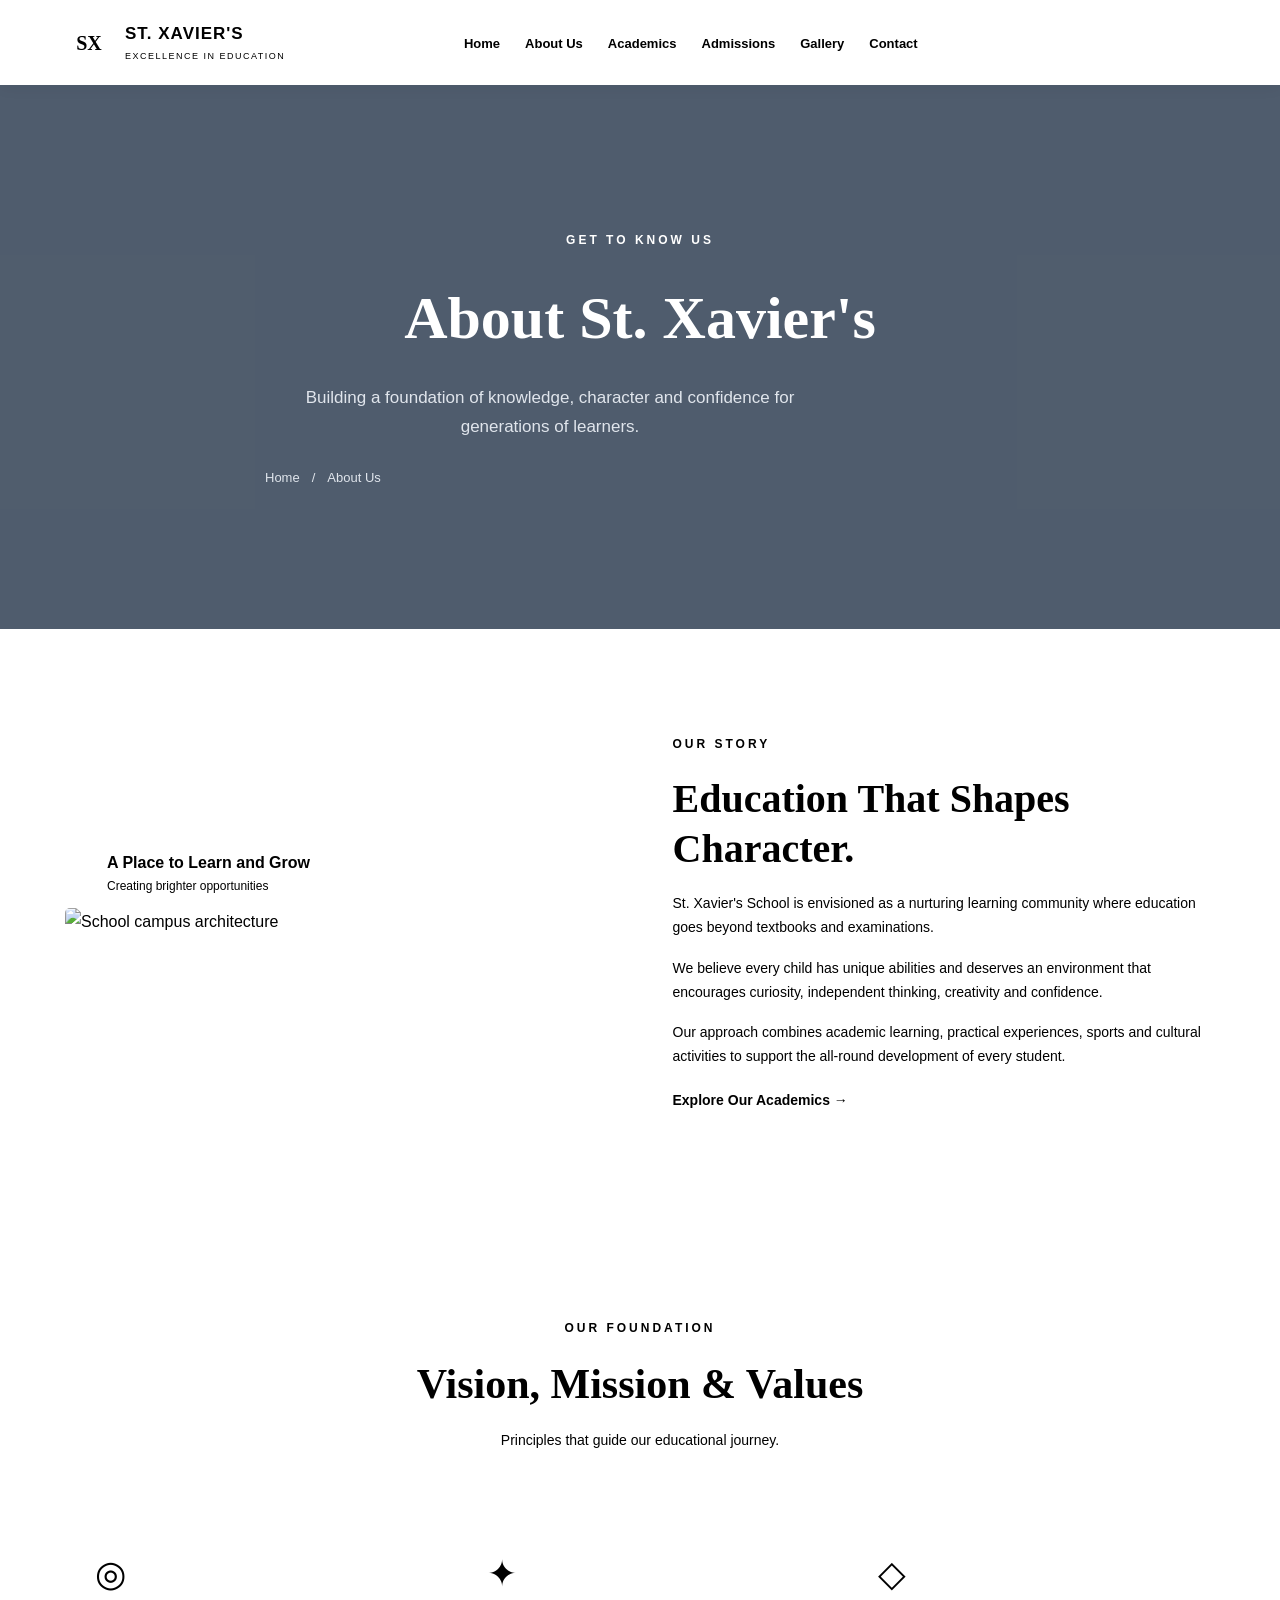
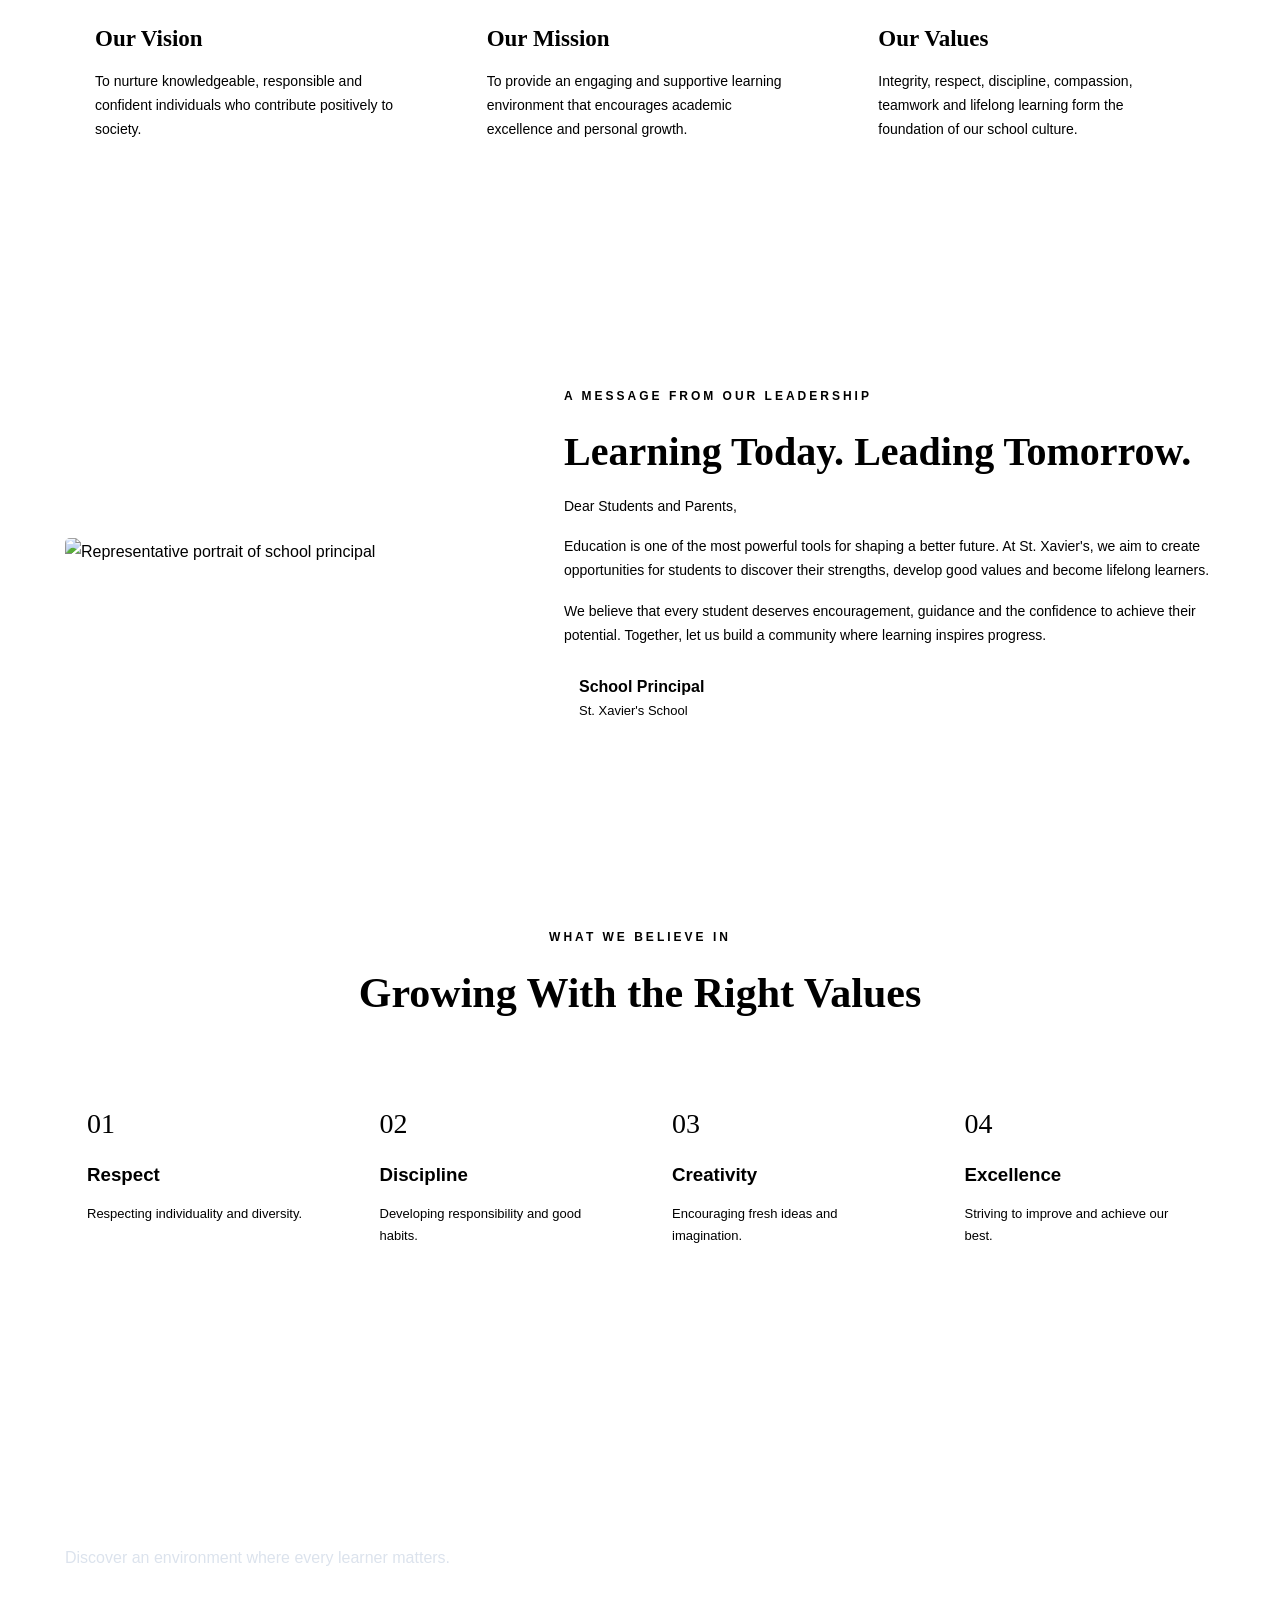
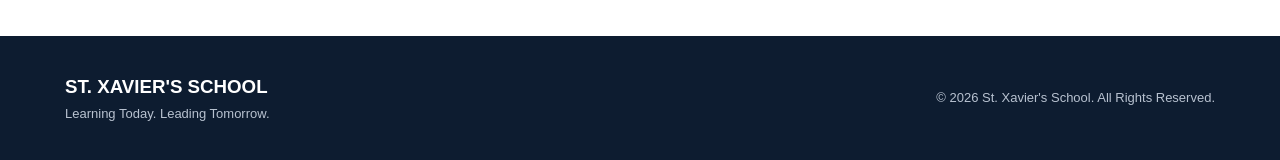
==== St. Xavier's International High School/about.html @ 202ef276 "Initial commit" ====
<!DOCTYPE html>
<html lang="en">
<head>
    <meta charset="UTF-8">
    <meta name="viewport" content="width=device-width, initial-scale=1.0">

    <title>About Us | St. Xavier's School</title>

    <meta name="description"
          content="Discover the vision, mission and educational philosophy of St. Xavier's School.">

    <link rel="stylesheet" href="css/style.css">
</head>

<body>

    <!-- HEADER -->
    <header class="header">
        <nav class="navbar container">

            <a href="index.html" class="logo">
                <span class="logo-icon">SX</span>
                <span>
                    <strong>ST. XAVIER'S</strong>
                    <small>EXCELLENCE IN EDUCATION</small>
                </span>
            </a>

            <button class="menu-toggle" id="menuToggle"
                    aria-label="Toggle navigation"
                    aria-expanded="false">
                ☰
            </button>

            <ul class="nav-links" id="navLinks">
                <li><a href="index.html">Home</a></li>
                <li><a href="about.html" class="current-page">About Us</a></li>
                <li><a href="academics.html">Academics</a></li>
                <li><a href="admissions.html">Admissions</a></li>
                <li><a href="gallery.html">Gallery</a></li>
                <li><a href="contact.html">Contact</a></li>
            </ul>

            <a href="admissions.html" class="nav-btn">Apply Now →</a>

        </nav>
    </header>

    <main>

        <!-- PAGE HERO -->
        <section class="inner-hero about-hero">
            <div class="container inner-hero-content">

                <span class="section-label">GET TO KNOW US</span>

                <h1>About <span>St. Xavier's</span></h1>

                <p>
                    Building a foundation of knowledge, character
                    and confidence for generations of learners.
                </p>

                <div class="breadcrumb">
                    <a href="index.html">Home</a>
                    <span>/</span>
                    <span>About Us</span>
                </div>

            </div>
        </section>

        <!-- OUR STORY -->
        <section class="section-padding">
            <div class="container about-story">

                <div class="about-image">
                    <img
                      src="https://images.unsplash.com/photo-1562774053-701939374585?w=900"
                      alt="School campus architecture">
                    <div class="image-caption">
                        <strong>A Place to Learn and Grow</strong>
                        <span>Creating brighter opportunities</span>
                    </div>
                </div>

                <div class="about-text">
                    <span class="section-label">OUR STORY</span>

                    <h2>
                        Education That Shapes
                        <span>Character.</span>
                    </h2>

                    <p>
                        St. Xavier's School is envisioned as a
                        nurturing learning community where
                        education goes beyond textbooks and
                        examinations.
                    </p>

                    <p>
                        We believe every child has unique
                        abilities and deserves an environment
                        that encourages curiosity, independent
                        thinking, creativity and confidence.
                    </p>

                    <p>
                        Our approach combines academic learning,
                        practical experiences, sports and
                        cultural activities to support the
                        all-round development of every student.
                    </p>

                    <a href="academics.html" class="text-link">
                        Explore Our Academics →
                    </a>
                </div>

            </div>
        </section>

        <!-- VISION AND MISSION -->
        <section class="vision-section section-padding">
            <div class="container">

                <div class="section-heading">
                    <span class="section-label">OUR FOUNDATION</span>
                    <h2>Vision, Mission & <span>Values</span></h2>
                    <p>Principles that guide our educational journey.</p>
                </div>

                <div class="vision-grid">

                    <article class="vision-card">
                        <div class="vision-icon">◎</div>
                        <h3>Our Vision</h3>
                        <p>
                            To nurture knowledgeable, responsible
                            and confident individuals who
                            contribute positively to society.
                        </p>
                    </article>

                    <article class="vision-card">
                        <div class="vision-icon">✦</div>
                        <h3>Our Mission</h3>
                        <p>
                            To provide an engaging and supportive
                            learning environment that encourages
                            academic excellence and personal growth.
                        </p>
                    </article>

                    <article class="vision-card">
                        <div class="vision-icon">◇</div>
                        <h3>Our Values</h3>
                        <p>
                            Integrity, respect, discipline,
                            compassion, teamwork and lifelong
                            learning form the foundation of our
                            school culture.
                        </p>
                    </article>

                </div>
            </div>
        </section>

        <!-- PRINCIPAL'S MESSAGE -->
        <section class="section-padding principal-section">
            <div class="container principal-grid">

                <div class="principal-image">
                    <img
                      src="https://images.unsplash.com/photo-1560250097-0b93528c311a?w=700"
                      alt="Representative portrait of school principal">
                </div>

                <div class="principal-message">

                    <span class="section-label">
                        A MESSAGE FROM OUR LEADERSHIP
                    </span>

                    <h2>
                        Learning Today.
                        <span>Leading Tomorrow.</span>
                    </h2>

                    <p>
                        Dear Students and Parents,
                    </p>

                    <p>
                        Education is one of the most powerful
                        tools for shaping a better future.
                        At St. Xavier's, we aim to create
                        opportunities for students to discover
                        their strengths, develop good values
                        and become lifelong learners.
                    </p>

                    <p>
                        We believe that every student deserves
                        encouragement, guidance and the
                        confidence to achieve their potential.
                        Together, let us build a community
                        where learning inspires progress.
                    </p>

                    <div class="principal-signature">
                        <strong>School Principal</strong>
                        <span>St. Xavier's School</span>
                    </div>

                </div>
            </div>
        </section>

        <!-- CORE VALUES -->
        <section class="values-section section-padding">
            <div class="container">

                <div class="section-heading">
                    <span class="section-label">WHAT WE BELIEVE IN</span>
                    <h2>Growing With the <span>Right Values</span></h2>
                </div>

                <div class="values-grid">

                    <div class="value-item">
                        <span>01</span>
                        <h3>Respect</h3>
                        <p>Respecting individuality and diversity.</p>
                    </div>

                    <div class="value-item">
                        <span>02</span>
                        <h3>Discipline</h3>
                        <p>Developing responsibility and good habits.</p>
                    </div>

                    <div class="value-item">
                        <span>03</span>
                        <h3>Creativity</h3>
                        <p>Encouraging fresh ideas and imagination.</p>
                    </div>

                    <div class="value-item">
                        <span>04</span>
                        <h3>Excellence</h3>
                        <p>Striving to improve and achieve our best.</p>
                    </div>

                </div>
            </div>
        </section>

        <!-- CTA -->
        <section class="admission-cta">
            <div class="container cta-content">

                <div>
                    <span class="section-label">YOUR JOURNEY STARTS HERE</span>
                    <h2>Be Part of Our Learning Community.</h2>
                    <p>Discover an environment where every learner matters.</p>
                </div>

                <a href="admissions.html" class="btn btn-gold">
                    Explore Admissions →
                </a>

            </div>
        </section>

    </main>

    <!-- FOOTER -->
    <footer class="footer">
        <div class="container footer-content">

            <div>
                <h3>ST. XAVIER'S SCHOOL</h3>
                <p>Learning Today. Leading Tomorrow.</p>
            </div>

            <p>© 2026 St. Xavier's School. All Rights Reserved.</p>

        </div>
    </footer>

    <script src="js/script.js"></script>

</body>
</html>
---- St. Xavier's International High School/css/style.css ----
<!--index-->

@import url('https://fonts.googleapis.com/css2?family=DM+Sans:wght@400;500;600;700&family=Playfair+Display:wght@500;600;700&display=swap');

:root {
    --primary: #142B49;
    --secondary: #C6A45B;
    --white: #FFFFFF;
    --light: #F5F6F8;
    --dark: #202938;
    --text: #626B78;
}

* {
    margin: 0;
    padding: 0;
    box-sizing: border-box;
}

html {
    scroll-behavior: smooth;
}

body {
    font-family: 'DM Sans', sans-serif;
    color: var(--dark);
    line-height: 1.7;
}

a {
    text-decoration: none;
    color: inherit;
}

.container {
    width: min(1150px, 90%);
    margin: auto;
}

.section-padding {
    padding: 100px 0;
}

/* =========================
   NAVIGATION BAR
========================= */

.header {
    background: var(--white);
    position: sticky;
    top: 0;
    z-index: 1000;
    box-shadow: 0 2px 15px rgba(0,0,0,0.06);
}

.navbar {
    min-height: 85px;
    display: flex;
    align-items: center;
    justify-content: space-between;
    gap: 25px;
}

.logo {
    display: flex;
    align-items: center;
    gap: 12px;
    color: var(--primary);
}

.logo-icon {
    background: var(--primary);
    color: var(--secondary);
    width: 48px;
    height: 48px;
    display: grid;
    place-items: center;
    border-radius: 50%;
    font-family: 'Playfair Display', serif;
    font-size: 20px;
    font-weight: bold;
}

.logo strong,
.logo small {
    display: block;
}

.logo strong {
    font-size: 17px;
    letter-spacing: 1px;
}

.logo small {
    font-size: 9px;
    letter-spacing: 1.5px;
    color: var(--text);
}

.nav-links {
    display: flex;
    align-items: center;
    gap: 25px;
    list-style: none;
}

.nav-links a {
    font-size: 13px;
    font-weight: 600;
    transition: 0.3s;
}

.nav-links a:hover {
    color: var(--secondary);
}

.nav-btn {
    background: var(--primary);
    color: white;
    padding: 12px 20px;
    font-size: 13px;
    border-radius: 4px;
    transition: 0.3s;
}

.nav-btn:hover {
    background: var(--secondary);
}

.menu-toggle {
    display: none;
    border: 0;
    background: none;
    font-size: 26px;
    cursor: pointer;
    color: var(--primary);
}

/* =========================
   HERO SECTION
========================= */

.hero {
    min-height: 620px;
    position: relative;
    display: flex;
    align-items: center;
    background:
        url('https://images.unsplash.com/photo-1562774053-701939374585?w=1800')
        center/cover no-repeat;
}

.hero-overlay {
    position: absolute;
    inset: 0;
    background: linear-gradient(
        90deg,
        rgba(10,27,49,0.94),
        rgba(10,27,49,0.65),
        rgba(10,27,49,0.15)
    );
}

.hero-content {
    position: relative;
    z-index: 1;
    color: white;
    padding-top: 90px;
    padding-bottom: 90px;
}

.hero-tag,
.section-label {
    color: var(--secondary);
    font-size: 12px;
    font-weight: 700;
    letter-spacing: 3px;
}

.hero h1 {
    font-family: 'Playfair Display', serif;
    font-size: clamp(42px, 6vw, 72px);
    line-height: 1.15;
    margin: 20px 0;
}

.hero h1 span,
.intro h2 span,
.section-heading h2 span {
    color: var(--secondary);
}

.hero p {
    max-width: 520px;
    color: #E0E5EC;
    font-size: 16px;
}

.hero-buttons {
    display: flex;
    gap: 15px;
    flex-wrap: wrap;
    margin-top: 35px;
}

.btn {
    display: inline-block;
    padding: 14px 24px;
    font-size: 13px;
    font-weight: 700;
    border-radius: 4px;
    transition: 0.3s;
}

.btn-gold {
    background: var(--secondary);
    color: var(--primary);
}

.btn-gold:hover {
    background: white;
    transform: translateY(-3px);
}

.btn-outline {
    border: 1px solid white;
    color: white;
}

.btn-outline:hover {
    background: white;
    color: var(--primary);
}

/* =========================
   INTRODUCTION
========================= */

.intro-grid {
    display: grid;
    grid-template-columns: 1fr 1fr;
    align-items: center;
    gap: 70px;
}

.intro h2,
.section-heading h2 {
    font-family: 'Playfair Display', serif;
    font-size: 42px;
    line-height: 1.25;
    margin: 18px 0;
}

.intro p {
    color: var(--text);
    margin-bottom: 25px;
}

.text-link {
    color: var(--primary);
    font-weight: 700;
    font-size: 14px;
}

.intro-card {
    background: var(--primary);
    color: white;
    padding: 65px 45px;
    border-bottom: 5px solid var(--secondary);
    min-height: 250px;
    display: flex;
    flex-direction: column;
    justify-content: center;
}

.intro-card h3 {
    font-family: 'Playfair Display', serif;
    font-size: 30px;
    margin-bottom: 15px;
}

.intro-card p {
    color: #DCE3ED;
}

/* =========================
   FEATURES
========================= */

.highlights {
    background: var(--light);
}

.section-heading {
    text-align: center;
    margin-bottom: 50px;
}

.feature-grid {
    display: grid;
    grid-template-columns: repeat(3, 1fr);
    gap: 25px;
}

.feature-card {
    background: white;
    padding: 40px 30px;
    border-radius: 6px;
    transition: 0.3s;
    border-bottom: 3px solid transparent;
}

.feature-card:hover {
    transform: translateY(-8px);
    border-color: var(--secondary);
    box-shadow: 0 15px 35px rgba(0,0,0,0.08);
}

.feature-icon {
    font-size: 35px;
    color: var(--secondary);
    margin-bottom: 20px;
}

.feature-card h3 {
    color: var(--primary);
    margin-bottom: 12px;
}

.feature-card p {
    color: var(--text);
    font-size: 14px;
}

/* =========================
   ADMISSION CTA
========================= */

.admission-cta {
    background: var(--primary);
    padding: 65px 0;
    color: white;
}

.cta-content {
    display: flex;
    align-items: center;
    justify-content: space-between;
    gap: 30px;
}

.cta-content h2 {
    font-family: 'Playfair Display', serif;
    font-size: 32px;
    margin: 10px 0;
}

.cta-content p {
    color: #DCE3ED;
}

/* =========================
   FOOTER
========================= */

.footer {
    background: #0D1C30;
    color: white;
    padding: 35px 0;
}

.footer-content {
    display: flex;
    justify-content: space-between;
    align-items: center;
    gap: 20px;
}

.footer p {
    color: #B8C2D0;
    font-size: 13px;
}

/* =========================
   RESPONSIVE DESIGN
========================= */

@media (max-width: 900px) {

    .nav-links {
        gap: 12px;
    }

    .nav-links a {
        font-size: 12px;
    }

    .nav-btn {
        display: none;
    }
}

@media (max-width: 768px) {

    .navbar {
        flex-wrap: wrap;
    }

    .menu-toggle {
        display: block;
    }

    .nav-links {
        display: none;
        flex-direction: column;
        align-items: flex-start;
        width: 100%;
        padding: 15px 0 25px;
    }

    .nav-links.active {
        display: flex;
    }

    .intro-grid {
        grid-template-columns: 1fr;
        gap: 35px;
    }

    .feature-grid {
        grid-template-columns: 1fr;
    }

    .cta-content {
        flex-direction: column;
        align-items: flex-start;
    }

    .hero {
        min-height: 560px;
    }

    .footer-content {
        flex-direction: column;
        align-items: flex-start;
    }

    .section-padding {
        padding: 70px 0;
    }

    .intro h2,
    .section-heading h2 {
        font-size: 34px;
    }
}

@media (max-width: 480px) {

    .hero h1 {
        font-size: 43px;
    }

    .hero-buttons {
        flex-direction: column;
        align-items: flex-start;
    }

    .intro-card {
        padding: 40px 25px;
    }
}

<!--about>

/* ==================================
   ABOUT PAGE - INNER HERO
================================== */

.inner-hero {
    min-height: 360px;
    display: flex;
    align-items: center;
    position: relative;
    background:
      linear-gradient(rgba(12, 31, 54, 0.88),
                      rgba(12, 31, 54, 0.80)),
      url('https://images.unsplash.com/photo-1562774053-701939374585?w=1800')
      center/cover no-repeat;
}

.inner-hero-content {
    position: relative;
    color: white;
    padding-top: 70px;
    padding-bottom: 70px;
}

.inner-hero h1 {
    font-family: 'Playfair Display', serif;
    font-size: clamp(42px, 6vw, 60px);
    margin: 15px 0;
}

.inner-hero h1 span {
    color: var(--secondary);
}

.inner-hero p {
    color: #E0E5EC;
    max-width: 570px;
}

.breadcrumb {
    display: flex;
    gap: 12px;
    margin-top: 25px;
    font-size: 13px;
    color: #E0E5EC;
}

.breadcrumb a {
    color: var(--secondary);
}

/* ACTIVE NAVIGATION */

.nav-links .current-page {
    color: var(--secondary);
}

/* ==================================
   ABOUT STORY
================================== */

.about-story {
    display: grid;
    grid-template-columns: 1fr 1fr;
    gap: 65px;
    align-items: center;
}

.about-image {
    position: relative;
}

.about-image img {
    width: 100%;
    height: 460px;
    object-fit: cover;
    border-radius: 5px;
}

.image-caption {
    position: absolute;
    bottom: 20px;
    left: 20px;
    right: 20px;
    background: white;
    padding: 18px 22px;
    display: flex;
    flex-direction: column;
}

.image-caption strong {
    color: var(--primary);
}

.image-caption span {
    font-size: 12px;
    color: var(--text);
}

.about-text h2,
.principal-message h2 {
    font-family: 'Playfair Display', serif;
    font-size: 40px;
    line-height: 1.25;
    margin: 18px 0;
}

.about-text h2 span,
.principal-message h2 span {
    color: var(--secondary);
}

.about-text p,
.principal-message p {
    color: var(--text);
    margin-bottom: 17px;
    font-size: 14px;
}

/* ==================================
   VISION AND MISSION
================================== */

.vision-section {
    background: var(--light);
}

.section-heading > p {
    color: var(--text);
    font-size: 14px;
}

.vision-grid {
    display: grid;
    grid-template-columns: repeat(3, 1fr);
    gap: 25px;
}

.vision-card {
    background: white;
    padding: 40px 30px;
    border-radius: 5px;
    border-bottom: 3px solid var(--secondary);
    transition: 0.3s;
}

.vision-card:hover {
    transform: translateY(-7px);
    box-shadow: 0 15px 35px rgba(0,0,0,0.07);
}

.vision-icon {
    color: var(--secondary);
    font-size: 36px;
    margin-bottom: 15px;
}

.vision-card h3 {
    color: var(--primary);
    font-family: 'Playfair Display', serif;
    font-size: 23px;
    margin-bottom: 12px;
}

.vision-card p {
    color: var(--text);
    font-size: 14px;
}

/* ==================================
   PRINCIPAL MESSAGE
================================== */

.principal-grid {
    display: grid;
    grid-template-columns: 0.8fr 1.2fr;
    gap: 65px;
    align-items: center;
}

.principal-image img {
    width: 100%;
    height: 480px;
    object-fit: cover;
    border-radius: 5px;
}

.principal-signature {
    display: flex;
    flex-direction: column;
    border-left: 3px solid var(--secondary);
    padding-left: 15px;
    margin-top: 25px;
}

.principal-signature strong {
    color: var(--primary);
}

.principal-signature span {
    color: var(--text);
    font-size: 13px;
}

/* ==================================
   CORE VALUES
================================== */

.values-section {
    background: var(--light);
}

.values-grid {
    display: grid;
    grid-template-columns: repeat(4, 1fr);
    gap: 20px;
}

.value-item {
    background: white;
    padding: 30px 22px;
    border-radius: 5px;
}

.value-item > span {
    color: var(--secondary);
    font-family: 'Playfair Display', serif;
    font-size: 28px;
}

.value-item h3 {
    color: var(--primary);
    margin: 12px 0;
}

.value-item p {
    color: var(--text);
    font-size: 13px;
}

/* ==================================
   ABOUT PAGE RESPONSIVENESS
================================== */

@media (max-width: 768px) {

    .about-story,
    .principal-grid {
        grid-template-columns: 1fr;
        gap: 35px;
    }

    .vision-grid {
        grid-template-columns: 1fr;
    }

    .values-grid {
        grid-template-columns: repeat(2, 1fr);
    }

    .about-image img {
        height: 340px;
    }

    .principal-image img {
        height: 380px;
    }

    .about-text h2,
    .principal-message h2 {
        font-size: 33px;
    }
}

@media (max-width: 480px) {

    .values-grid {
        grid-template-columns: 1fr;
    }

    .inner-hero {
        min-height: 310px;
    }
}

/* =========================================
   COMMON INNER PAGE HERO
========================================= */

.inner-hero {
    min-height: 360px;
    background-size: cover;
    background-position: center;
    display: flex;
    align-items: center;
    justify-content: center;
    text-align: center;
    position: relative;
    padding: 70px 20px;
}

.inner-hero::before {
    content: "";
    position: absolute;
    inset: 0;
    background: rgba(12, 30, 53, 0.72);
}

.inner-hero-content {
    position: relative;
    z-index: 1;
    color: white;
    max-width: 750px;
}

.inner-hero h1 {
    font-family: "Playfair Display", serif;
    font-size: clamp(38px, 6vw, 60px);
    margin: 15px 0;
}

.inner-hero p {
    font-size: 17px;
    line-height: 1.7;
}

.academics-hero {
    background-image: url("https://images.unsplash.com/photo-1509062522246-3755977927d7?w=1600");
}

.admissions-hero {
    background-image: url("https://images.unsplash.com/photo-1503676260728-1c00da094a0b?w=1600");
}

.contact-hero {
    background-image: url("https://images.unsplash.com/photo-1562774053-701939374585?w=1600");
}

.facilities-hero {
    background-image: url("https://images.unsplash.com/photo-1580582932707-520aed937b7b?w=1600");
}

.gallery-hero {
    background-image: url("https://images.unsplash.com/photo-1523050854058-8df90110c9f1?w=1600");
}

.nav-links a.active {
    color: var(--secondary);
}

/* =========================================
   ACADEMICS PAGE
========================================= */

.academic-grid {
    display: grid;
    grid-template-columns: repeat(3, 1fr);
    gap: 28px;
    margin-top: 45px;
}

.academic-card {
    background: white;
    border-radius: 10px;
    overflow: hidden;
    box-shadow: 0 8px 28px rgba(0, 0, 0, 0.07);
    transition: transform 0.3s ease;
}

.academic-card:hover {
    transform: translateY(-8px);
}

.academic-card img {
    width: 100%;
    height: 220px;
    object-fit: cover;
}

.academic-card-content {
    padding: 25px;
}

.academic-number {
    color: var(--secondary);
    font-size: 14px;
    font-weight: 700;
}

.academic-card h3 {
    color: var(--primary);
    margin: 12px 0;
    font-family: "Playfair Display", serif;
    font-size: 23px;
}

.academic-card p {
    color: var(--text);
    line-height: 1.7;
}

.academic-classes {
    display: inline-block;
    margin-top: 18px;
    color: var(--primary);
    font-weight: 700;
    font-size: 13px;
}

.academic-approach {
    background: var(--light);
    display: grid;
    grid-template-columns: 1fr 1fr;
    align-items: center;
    gap: 55px;
}

.academic-approach-image img {
    width: 100%;
    height: 420px;
    object-fit: cover;
    border-radius: 10px;
}

.academic-approach-content h2,
.documents-content h2,
.facility-highlight h2 {
    font-family: "Playfair Display", serif;
    color: var(--primary);
    font-size: 36px;
    margin: 15px 0;
}

.academic-approach-content p,
.documents-content p,
.facility-highlight p {
    color: var(--text);
    line-height: 1.8;
}

.check-list {
    list-style: none;
    padding: 0;
    margin-top: 25px;
}

.check-list li {
    margin: 15px 0;
    color: var(--dark);
}

.check-list li::before {
    content: "✓";
    color: var(--secondary);
    font-weight: bold;
    margin-right: 12px;
}

/* =========================================
   ADMISSIONS PAGE
========================================= */

.admission-steps {
    display: grid;
    grid-template-columns: repeat(4, 1fr);
    gap: 22px;
    margin-top: 45px;
}

.step-card {
    padding: 30px 24px;
    background: white;
    border: 1px solid #e8e8e8;
    border-radius: 10px;
    transition: 0.3s;
}

.step-card:hover {
    border-color: var(--secondary);
    box-shadow: 0 10px 25px rgba(0, 0, 0, 0.06);
}

.step-number {
    color: var(--secondary);
    font-size: 30px;
    font-weight: 700;
}

.step-card h3,
.info-card h3 {
    color: var(--primary);
    margin: 18px 0 10px;
    font-family: "Playfair Display", serif;
}

.step-card p,
.info-card p {
    color: var(--text);
    line-height: 1.7;
}

.documents-section {
    background: var(--light);
    display: grid;
    grid-template-columns: 1fr 1fr;
    gap: 55px;
    align-items: center;
}

.documents-image img {
    width: 100%;
    height: 400px;
    object-fit: cover;
    border-radius: 10px;
}

.small-note {
    font-size: 13px;
    font-style: italic;
    margin-top: 15px;
}

.info-grid {
    display: grid;
    grid-template-columns: repeat(3, 1fr);
    gap: 25px;
    margin-top: 35px;
}

.info-card {
    background: white;
    padding: 28px;
    border-radius: 10px;
    border-bottom: 3px solid var(--secondary);
    box-shadow: 0 6px 20px rgba(0, 0, 0, 0.05);
}

/* =========================================
   CONTACT PAGE
========================================= */

.contact-layout {
    display: grid;
    grid-template-columns: 0.85fr 1.4fr;
    gap: 45px;
    align-items: start;
    margin-top: 40px;
}

.contact-details {
    display: grid;
    gap: 20px;
}

.contact-detail-card {
    display: flex;
    gap: 18px;
    align-items: center;
    padding: 23px;
    background: var(--light);
    border-radius: 9px;
}

.contact-icon {
    min-width: 48px;
    height: 48px;
    display: flex;
    align-items: center;
    justify-content: center;
    background: var(--primary);
    color: white;
    border-radius: 50%;
    font-size: 23px;
}

.contact-detail-card h3 {
    color: var(--primary);
    margin-bottom: 7px;
}

.contact-detail-card p {
    color: var(--text);
    line-height: 1.6;
    font-size: 14px;
}

.contact-form-box {
    padding: 35px;
    background: white;
    border-radius: 10px;
    box-shadow: 0 8px 30px rgba(0, 0, 0, 0.07);
}

.contact-form-box h2 {
    font-family: "Playfair Display", serif;
    color: var(--primary);
    font-size: 29px;
}

.contact-form-box > p {
    color: var(--text);
    margin: 12px 0 25px;
}

.form-row {
    display: grid;
    grid-template-columns: 1fr 1fr;
    gap: 18px;
}

.form-group {
    margin-bottom: 20px;
}

.form-group label {
    display: block;
    color: var(--dark);
    font-weight: 600;
    font-size: 14px;
    margin-bottom: 9px;
}

.form-group input,
.form-group select,
.form-group textarea {
    width: 100%;
    padding: 13px;
    border: 1px solid #dfe2e7;
    border-radius: 5px;
    font-family: inherit;
    font-size: 14px;
    outline: none;
    background: white;
}

.form-group input:focus,
.form-group select:focus,
.form-group textarea:focus {
    border-color: var(--secondary);
}

.form-group textarea {
    resize: vertical;
}

.form-submit {
    border: none;
    cursor: pointer;
}

.form-message {
    margin-top: 15px;
    font-size: 14px;
    color: var(--primary);
}

/* =========================================
   FACILITIES PAGE
========================================= */

.facility-grid {
    display: grid;
    grid-template-columns: repeat(3, 1fr);
    gap: 28px;
    margin-top: 45px;
}

.facility-card {
    background: white;
    overflow: hidden;
    border-radius: 10px;
    box-shadow: 0 8px 25px rgba(0, 0, 0, 0.07);
    transition: 0.3s;
}

.facility-card:hover {
    transform: translateY(-7px);
}

.facility-card img {
    width: 100%;
    height: 225px;
    object-fit: cover;
}

.facility-content {
    padding: 25px;
}

.facility-content span {
    color: var(--secondary);
    font-weight: 700;
}

.facility-content h3 {
    color: var(--primary);
    font-family: "Playfair Display", serif;
    font-size: 22px;
    margin: 12px 0;
}

.facility-content p {
    color: var(--text);
    line-height: 1.7;
}

.facility-highlight {
    background: var(--light);
    display: grid;
    grid-template-columns: 1fr 1fr;
    gap: 50px;
    align-items: center;
}

.facility-highlight img {
    width: 100%;
    height: 380px;
    object-fit: cover;
    border-radius: 10px;
}

.facility-highlight .btn {
    display: inline-block;
    margin-top: 20px;
}

/* =========================================
   GALLERY PAGE
========================================= */

.gallery-grid {
    display: grid;
    grid-template-columns: repeat(3, 1fr);
    gap: 25px;
    margin-top: 45px;
}

.gallery-item {
    position: relative;
    overflow: hidden;
    border-radius: 9px;
    background: var(--primary);
}

.gallery-item img {
    width: 100%;
    height: 270px;
    object-fit: cover;
    display: block;
    transition: transform 0.5s ease;
}

.gallery-item:hover img {
    transform: scale(1.08);
}

.gallery-item figcaption {
    padding: 15px;
    color: white;
    font-weight: 600;
    background: var(--primary);
}

/* =========================================
   RESPONSIVE DESIGN
========================================= */

@media (max-width: 900px) {
    .academic-grid,
    .facility-grid,
    .gallery-grid {
        grid-template-columns: repeat(2, 1fr);
    }

    .admission-steps {
        grid-template-columns: repeat(2, 1fr);
    }

    .info-grid {
        grid-template-columns: 1fr 1fr;
    }

    .contact-layout {
        grid-template-columns: 1fr;
    }

    .academic-approach,
    .documents-section,
    .facility-highlight {
        grid-template-columns: 1fr;
    }
}

@media (max-width: 600px) {
    .inner-hero {
        min-height: 280px;
    }

    .academic-grid,
    .facility-grid,
    .gallery-grid,
    .admission-steps,
    .info-grid {
        grid-template-columns: 1fr;
    }

    .form-row {
        grid-template-columns: 1fr;
        gap: 0;
    }

    .contact-form-box {
        padding: 22px;
    }

    .academic-approach-image img,
    .documents-image img,
    .facility-highlight img {
        height: 280px;
    }
}
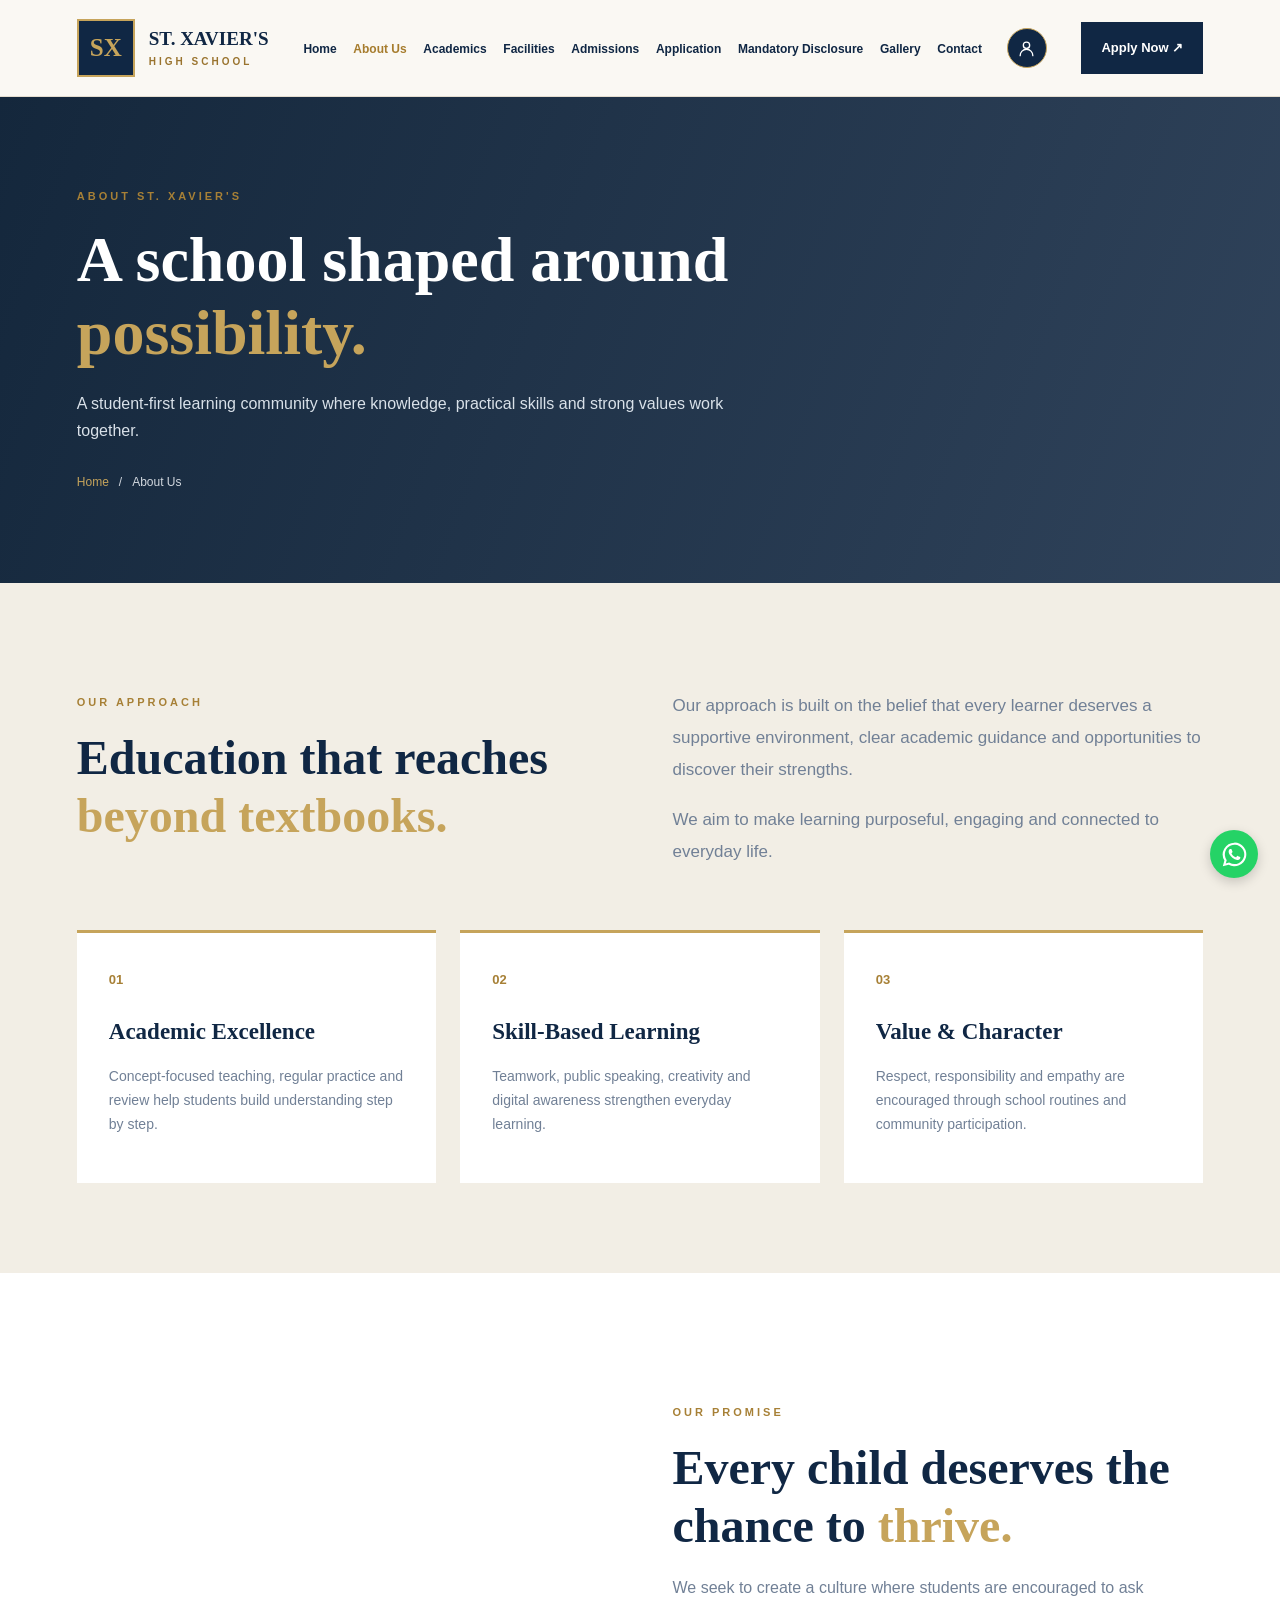
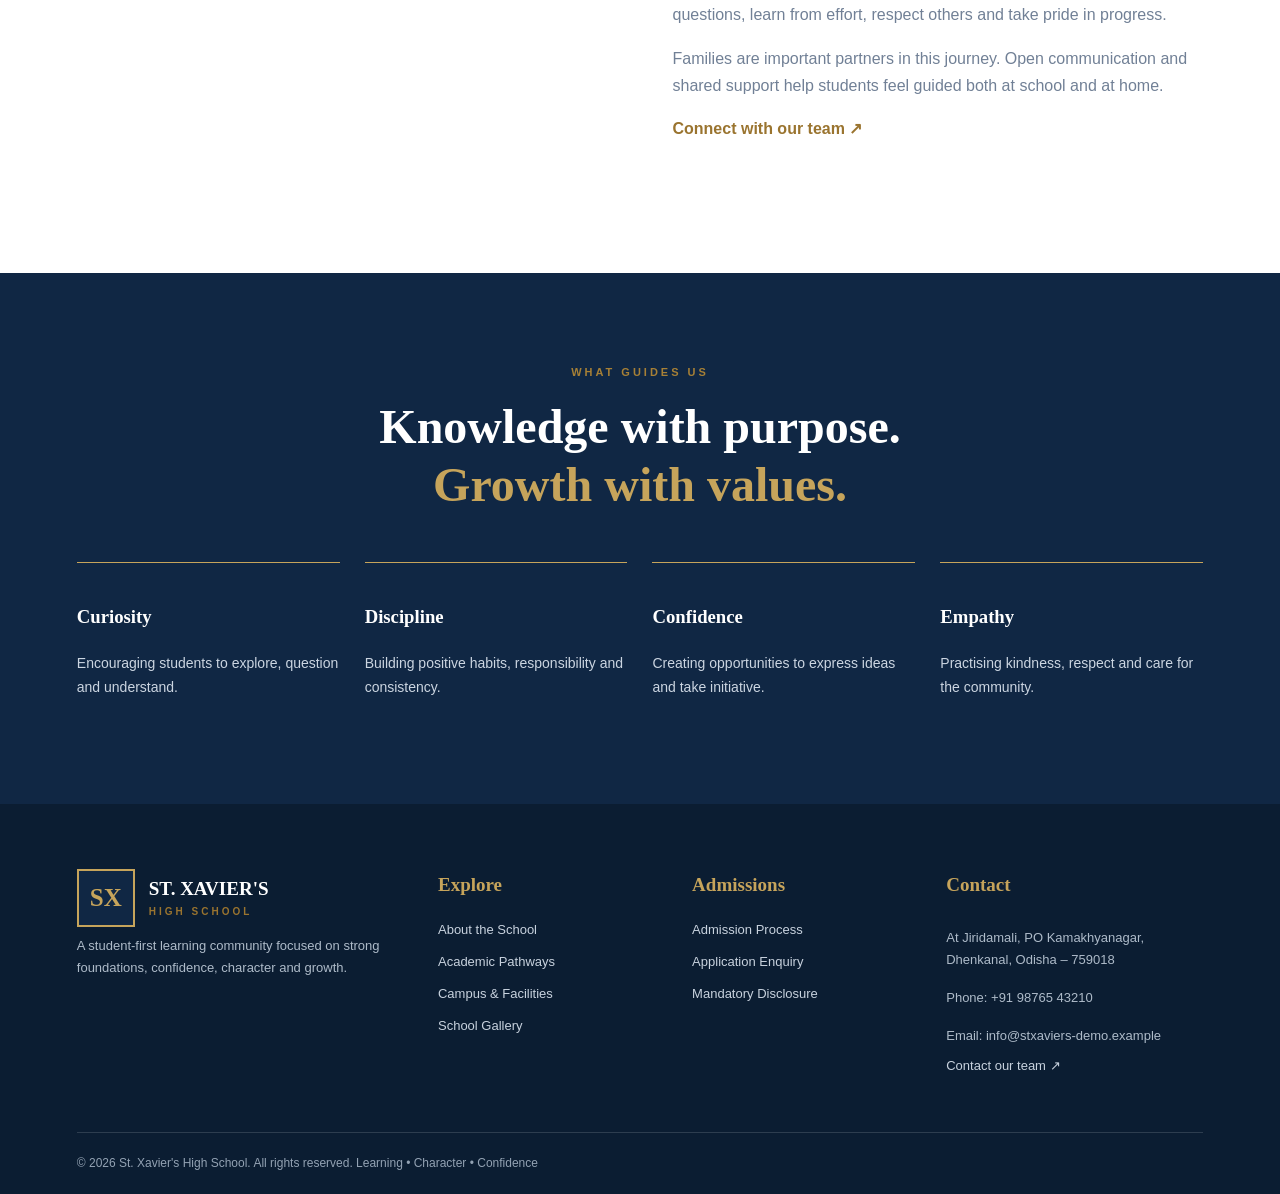
==== commit 85587c59: "Initial Commit" ====
--- a/St. Xavier's International High School/about.html
+++ b/St. Xavier's International High School/about.html
@@ -2,297 +2,248 @@
 <!DOCTYPE html>
 <html lang="en">
 <head>
-    <meta charset="UTF-8">
-    <meta name="viewport" content="width=device-width, initial-scale=1.0">
-
-    <title>About Us | St. Xavier's School</title>
-
-    <meta name="description"
-          content="Discover the vision, mission and educational philosophy of St. Xavier's School.">
-
-    <link rel="stylesheet" href="css/style.css">
+  <meta charset="UTF-8">
+  <meta name="viewport" content="width=device-width, initial-scale=1.0">
+  <title>About Us | St. Xavier's High School</title>
+  <link rel="stylesheet" href="css/style.css">
+  <script src="js/script.js" defer></script>
 </head>
-
 <body>
-
-    <!-- HEADER -->
-    <header class="header">
-        <nav class="navbar container">
-
-            <a href="index.html" class="logo">
-                <span class="logo-icon">SX</span>
-                <span>
-                    <strong>ST. XAVIER'S</strong>
-                    <small>EXCELLENCE IN EDUCATION</small>
-                </span>
-            </a>
-
-            <button class="menu-toggle" id="menuToggle"
-                    aria-label="Toggle navigation"
-                    aria-expanded="false">
-                ☰
-            </button>
-
-            <ul class="nav-links" id="navLinks">
-                <li><a href="index.html">Home</a></li>
-                <li><a href="about.html" class="current-page">About Us</a></li>
-                <li><a href="academics.html">Academics</a></li>
-                <li><a href="admissions.html">Admissions</a></li>
-                <li><a href="gallery.html">Gallery</a></li>
-                <li><a href="contact.html">Contact</a></li>
-            </ul>
-
-            <a href="admissions.html" class="nav-btn">Apply Now →</a>
-
-        </nav>
-    </header>
-
-    <main>
-
-        <!-- PAGE HERO -->
-        <section class="inner-hero about-hero">
-            <div class="container inner-hero-content">
-
-                <span class="section-label">GET TO KNOW US</span>
-
-                <h1>About <span>St. Xavier's</span></h1>
-
-                <p>
-                    Building a foundation of knowledge, character
-                    and confidence for generations of learners.
-                </p>
-
-                <div class="breadcrumb">
-                    <a href="index.html">Home</a>
-                    <span>/</span>
-                    <span>About Us</span>
-                </div>
-
-            </div>
-        </section>
-
-        <!-- OUR STORY -->
-        <section class="section-padding">
-            <div class="container about-story">
-
-                <div class="about-image">
-                    <img
-                      src="https://images.unsplash.com/photo-1562774053-701939374585?w=900"
-                      alt="School campus architecture">
-                    <div class="image-caption">
-                        <strong>A Place to Learn and Grow</strong>
-                        <span>Creating brighter opportunities</span>
-                    </div>
-                </div>
-
-                <div class="about-text">
-                    <span class="section-label">OUR STORY</span>
-
-                    <h2>
-                        Education That Shapes
-                        <span>Character.</span>
-                    </h2>
-
-                    <p>
-                        St. Xavier's School is envisioned as a
-                        nurturing learning community where
-                        education goes beyond textbooks and
-                        examinations.
-                    </p>
-
-                    <p>
-                        We believe every child has unique
-                        abilities and deserves an environment
-                        that encourages curiosity, independent
-                        thinking, creativity and confidence.
-                    </p>
-
-                    <p>
-                        Our approach combines academic learning,
-                        practical experiences, sports and
-                        cultural activities to support the
-                        all-round development of every student.
-                    </p>
-
-                    <a href="academics.html" class="text-link">
-                        Explore Our Academics →
-                    </a>
-                </div>
-
-            </div>
-        </section>
-
-        <!-- VISION AND MISSION -->
-        <section class="vision-section section-padding">
-            <div class="container">
-
-                <div class="section-heading">
-                    <span class="section-label">OUR FOUNDATION</span>
-                    <h2>Vision, Mission & <span>Values</span></h2>
-                    <p>Principles that guide our educational journey.</p>
-                </div>
-
-                <div class="vision-grid">
-
-                    <article class="vision-card">
-                        <div class="vision-icon">◎</div>
-                        <h3>Our Vision</h3>
-                        <p>
-                            To nurture knowledgeable, responsible
-                            and confident individuals who
-                            contribute positively to society.
-                        </p>
-                    </article>
-
-                    <article class="vision-card">
-                        <div class="vision-icon">✦</div>
-                        <h3>Our Mission</h3>
-                        <p>
-                            To provide an engaging and supportive
-                            learning environment that encourages
-                            academic excellence and personal growth.
-                        </p>
-                    </article>
-
-                    <article class="vision-card">
-                        <div class="vision-icon">◇</div>
-                        <h3>Our Values</h3>
-                        <p>
-                            Integrity, respect, discipline,
-                            compassion, teamwork and lifelong
-                            learning form the foundation of our
-                            school culture.
-                        </p>
-                    </article>
-
-                </div>
-            </div>
-        </section>
-
-        <!-- PRINCIPAL'S MESSAGE -->
-        <section class="section-padding principal-section">
-            <div class="container principal-grid">
-
-                <div class="principal-image">
-                    <img
-                      src="https://images.unsplash.com/photo-1560250097-0b93528c311a?w=700"
-                      alt="Representative portrait of school principal">
-                </div>
-
-                <div class="principal-message">
-
-                    <span class="section-label">
-                        A MESSAGE FROM OUR LEADERSHIP
-                    </span>
-
-                    <h2>
-                        Learning Today.
-                        <span>Leading Tomorrow.</span>
-                    </h2>
-
-                    <p>
-                        Dear Students and Parents,
-                    </p>
-
-                    <p>
-                        Education is one of the most powerful
-                        tools for shaping a better future.
-                        At St. Xavier's, we aim to create
-                        opportunities for students to discover
-                        their strengths, develop good values
-                        and become lifelong learners.
-                    </p>
-
-                    <p>
-                        We believe that every student deserves
-                        encouragement, guidance and the
-                        confidence to achieve their potential.
-                        Together, let us build a community
-                        where learning inspires progress.
-                    </p>
-
-                    <div class="principal-signature">
-                        <strong>School Principal</strong>
-                        <span>St. Xavier's School</span>
-                    </div>
-
-                </div>
-            </div>
-        </section>
-
-        <!-- CORE VALUES -->
-        <section class="values-section section-padding">
-            <div class="container">
-
-                <div class="section-heading">
-                    <span class="section-label">WHAT WE BELIEVE IN</span>
-                    <h2>Growing With the <span>Right Values</span></h2>
-                </div>
-
-                <div class="values-grid">
-
-                    <div class="value-item">
-                        <span>01</span>
-                        <h3>Respect</h3>
-                        <p>Respecting individuality and diversity.</p>
-                    </div>
-
-                    <div class="value-item">
-                        <span>02</span>
-                        <h3>Discipline</h3>
-                        <p>Developing responsibility and good habits.</p>
-                    </div>
-
-                    <div class="value-item">
-                        <span>03</span>
-                        <h3>Creativity</h3>
-                        <p>Encouraging fresh ideas and imagination.</p>
-                    </div>
-
-                    <div class="value-item">
-                        <span>04</span>
-                        <h3>Excellence</h3>
-                        <p>Striving to improve and achieve our best.</p>
-                    </div>
-
-                </div>
-            </div>
-        </section>
-
-        <!-- CTA -->
-        <section class="admission-cta">
-            <div class="container cta-content">
-
-                <div>
-                    <span class="section-label">YOUR JOURNEY STARTS HERE</span>
-                    <h2>Be Part of Our Learning Community.</h2>
-                    <p>Discover an environment where every learner matters.</p>
-                </div>
-
-                <a href="admissions.html" class="btn btn-gold">
-                    Explore Admissions →
-                </a>
-
-            </div>
-        </section>
-
-    </main>
-
-    <!-- FOOTER -->
-    <footer class="footer">
-        <div class="container footer-content">
-
-            <div>
-                <h3>ST. XAVIER'S SCHOOL</h3>
-                <p>Learning Today. Leading Tomorrow.</p>
-            </div>
-
-            <p>© 2026 St. Xavier's School. All Rights Reserved.</p>
-
-        </div>
-    </footer>
-
-    <script src="js/script.js"></script>
-
+  <header class="site-header">
+    <nav class="navbar container">
+      <a class="brand" href="index.html">
+        <span class="brand-emblem">SX</span>
+        <span class="brand-text"><strong>ST. XAVIER'S</strong><small>HIGH SCHOOL</small></span>
+      </a>
+      <button class="menu-toggle" id="menuToggle" aria-label="Open navigation" aria-expanded="false" aria-controls="navLinks">☰</button>
+      <ul class="nav-links" id="navLinks">
+        <li><a href="index.html">Home</a></li>
+        <li><a href="about.html" class="current-page" aria-current="page">About Us</a></li>
+        <li><a href="academics.html">Academics</a></li>
+        <li><a href="facilities.html">Facilities</a></li>
+        <li><a href="admissions.html">Admissions</a></li>
+        <li><a href="application.html">Application</a></li>
+        <li><a href="mandatory-disclosure.html">Mandatory Disclosure</a></li>
+        <li><a href="gallery.html">Gallery</a></li>
+        <li><a href="contact.html">Contact</a></li>
+        <li class="login-icon-item">
+            <button type="button"
+                    class="login-icon-btn"
+                    id="openAuth"
+                    aria-label="Login or Sign Up"
+                    title="Login / Sign Up">
+                <svg viewBox="0 0 24 24" aria-hidden="true">
+                    <path d="M20 21a8 8 0 0 0-16 0"></path>
+                    <circle cx="12" cy="8" r="4"></circle>
+                </svg>
+            </button>
+        </li>
+      </ul>
+      <a class="nav-apply" href="application.html">Apply Now ↗</a>
+    </nav>
+  </header>
+
+  <main>
+    <section class="inner-hero">
+      <div class="container inner-hero-content">
+        <span class="eyebrow">ABOUT ST. XAVIER'S</span>
+        <h1>A school shaped around <em>possibility.</em></h1>
+        <p>A student-first learning community where knowledge, practical skills and strong values work together.</p>
+        <div class="breadcrumb"><a href="index.html">Home</a><span>/</span>About Us</div>
+      </div>
+    </section>
+
+    <section class="section section-ivory">
+      <div class="container split-intro">
+        <div>
+          <span class="eyebrow">OUR APPROACH</span>
+          <h2>Education that reaches <em>beyond textbooks.</em></h2>
+        </div>
+        <div>
+          <p class="lead">Our approach is built on the belief that every learner deserves a supportive environment, clear academic guidance and opportunities to discover their strengths.</p>
+          <p class="lead">We aim to make learning purposeful, engaging and connected to everyday life.</p>
+        </div>
+      </div>
+
+      <div class="container about-pillars">
+        <article>
+          <span>01</span>
+          <h3>Academic Excellence</h3>
+          <p>Concept-focused teaching, regular practice and review help students build understanding step by step.</p>
+        </article>
+        <article>
+          <span>02</span>
+          <h3>Skill-Based Learning</h3>
+          <p>Teamwork, public speaking, creativity and digital awareness strengthen everyday learning.</p>
+        </article>
+        <article>
+          <span>03</span>
+          <h3>Value & Character</h3>
+          <p>Respect, responsibility and empathy are encouraged through school routines and community participation.</p>
+        </article>
+      </div>
+    </section>
+
+    <section class="section section-white">
+      <div class="container two-col-story">
+        <div class="story-image"></div>
+        <div>
+          <span class="eyebrow">OUR PROMISE</span>
+          <h2>Every child deserves the chance to <em>thrive.</em></h2>
+          <p>We seek to create a culture where students are encouraged to ask questions, learn from effort, respect others and take pride in progress.</p>
+          <p>Families are important partners in this journey. Open communication and shared support help students feel guided both at school and at home.</p>
+          <a class="text-link" href="contact.html">Connect with our team ↗</a>
+        </div>
+      </div>
+    </section>
+
+    <section class="section section-dark">
+      <div class="container section-heading">
+        <span class="eyebrow">WHAT GUIDES US</span>
+        <h2>Knowledge with purpose.<br><em>Growth with values.</em></h2>
+      </div>
+      <div class="container values-grid">
+        <div><h3>Curiosity</h3><p>Encouraging students to explore, question and understand.</p></div>
+        <div><h3>Discipline</h3><p>Building positive habits, responsibility and consistency.</p></div>
+        <div><h3>Confidence</h3><p>Creating opportunities to express ideas and take initiative.</p></div>
+        <div><h3>Empathy</h3><p>Practising kindness, respect and care for the community.</p></div>
+      </div>
+    </section>
+  </main>
+
+  <footer class="site-footer">
+    <div class="container footer-grid">
+      <div class="footer-brand">
+        <a class="brand brand-footer" href="index.html">
+          <span class="brand-emblem">SX</span>
+          <span class="brand-text"><strong>ST. XAVIER'S</strong><small>HIGH SCHOOL</small></span>
+        </a>
+        <p>A student-first learning community focused on strong foundations, confidence, character and growth.</p>
+      </div>
+      <div>
+        <h3>Explore</h3>
+        <a href="about.html">About the School</a>
+        <a href="academics.html">Academic Pathways</a>
+        <a href="facilities.html">Campus & Facilities</a>
+        <a href="gallery.html">School Gallery</a>
+      </div>
+      <div>
+        <h3>Admissions</h3>
+        <a href="admissions.html">Admission Process</a>
+        <a href="application.html">Application Enquiry</a>
+        <a href="mandatory-disclosure.html">Mandatory Disclosure</a>
+      </div>
+      
+      
+    <div>
+    <h3>Contact</h3>
+    <p>At Jiridamali, PO Kamakhyanagar, Dhenkanal, Odisha – 759018</p>
+    <p>Phone: +91 98765 43210</p>
+    <p>Email: info@stxaviers-demo.example</p>
+    <a href="contact.html">Contact our team ↗</a>
+    </div>
+
+    </div>
+    <div class="container footer-bottom">
+      <span>© <span id="currentYear"></span> St. Xavier's High School. All rights reserved.</span>
+      <span>Learning • Character • Confidence</span>
+    </div>
+  </footer>
+  <!-- LOGIN / SIGN UP POPUP -->
+<div class="auth-overlay" id="authOverlay">
+
+    <div class="auth-modal">
+
+        <button type="button" class="auth-close" id="closeAuth">
+            &times;
+        </button>
+
+        <div class="auth-heading">
+
+            <span class="brand-emblem">SX</span>
+
+            <span class="eyebrow">
+                ST. XAVIER'S HIGH SCHOOL
+            </span>
+
+            <h2 id="authTitle">Welcome Back</h2>
+
+            <p id="authSubtitle">
+                Login to continue to your account.
+            </p>
+
+        </div>
+
+        <div class="auth-tabs">
+
+            <button type="button" class="auth-tab active" id="loginTab">
+                Login
+            </button>
+
+            <button type="button" class="auth-tab" id="signupTab">
+                Sign Up
+            </button>
+
+        </div>
+
+        <form id="authForm">
+
+            <div class="auth-field" id="nameField" hidden>
+                <label for="authName">Full Name</label>
+                <input type="text" id="authName"
+                       placeholder="Enter your full name">
+            </div>
+
+            <div class="auth-field">
+                <label for="authEmail">Email Address</label>
+                <input type="email" id="authEmail"
+                       placeholder="Enter your email" required>
+            </div>
+
+            <div class="auth-field">
+                <label for="authPassword">Password</label>
+                <input type="password" id="authPassword"
+                       placeholder="Enter your password"
+                       minlength="6" required>
+            </div>
+
+            <div class="auth-field" id="confirmField" hidden>
+                <label for="authConfirm">Confirm Password</label>
+                <input type="password" id="authConfirm"
+                       placeholder="Confirm your password">
+            </div>
+
+            <button type="submit" class="auth-submit" id="authSubmit">
+                Login
+            </button>
+
+            <p class="auth-message" id="authMessage"
+               role="status" aria-live="polite"></p>
+
+        </form>
+
+        <p class="auth-terms">
+            By continuing, you agree to the school's terms and privacy policy.
+        </p>
+
+    </div>
+
+</div>
+
+
+<!-- FLOATING WHATSAPP BUTTON -->
+<a class="whatsapp-float"
+   href="https://wa.me/919876543210?text=Hello%2C%20I%20would%20like%20to%20know%20more%20about%20St.%20Xavier%27s%20High%20School."
+   target="_blank"
+   rel="noopener"
+   aria-label="Contact us on WhatsApp"
+   title="Chat with us on WhatsApp">
+
+    <svg viewBox="0 0 32 32" aria-hidden="true">
+        <path fill="currentColor"
+        d="M16 .8A15.1 15.1 0 0 0 3.1 23.7L1 31l7.5-2A15.1 15.1 0 1 0 16 .8Zm0 27.5a12.3 12.3 0 0 1-6.3-1.7l-.5-.3-4.4 1.2 1.2-4.3-.3-.5A12.4 12.4 0 1 1 16 28.3Zm6.8-9.3c-.4-.2-2.2-1.1-2.6-1.2-.3-.1-.6-.2-.8.2-.3.4-1 1.2-1.2 1.4-.2.2-.4.3-.8.1-.4-.2-1.6-.6-3-1.9-1.1-1-1.9-2.2-2.1-2.6-.2-.4 0-.6.2-.8l.6-.7c.2-.2.2-.4.3-.6.1-.2 0-.5 0-.7-.1-.2-.8-2-1.1-2.7-.3-.7-.6-.6-.8-.6h-.7c-.2 0-.7.1-1 .5-.4.4-1.3 1.3-1.3 3.1s1.3 3.6 1.5 3.9c.2.3 2.6 4 6.3 5.6.9.4 1.6.6 2.1.8.9.3 1.7.3 2.3.2.7-.1 2.2-.9 2.5-1.8.3-.9.3-1.6.2-1.8-.1-.2-.3-.3-.7-.5Z"/>
+    </svg>
+
+</a>
 </body>
 </html>
--- a/St. Xavier's International High School/css/style.css
+++ b/St. Xavier's International High School/css/style.css
@@ -1,1295 +1,2025 @@
-<!--index-->
 
 @import url('https://fonts.googleapis.com/css2?family=DM+Sans:wght@400;500;600;700&family=Playfair+Display:wght@500;600;700&display=swap');
 
+/* =========================
+   GLOBAL DESIGN
+========================= */
 :root {
-    --primary: #142B49;
-    --secondary: #C6A45B;
-    --white: #FFFFFF;
-    --light: #F5F6F8;
-    --dark: #202938;
-    --text: #626B78;
+  --navy: #102744;
+  --navy-light: #183653;
+  --gold: #C6A45B;
+  --ivory: #F2EEE5;
+  --cream: #F8F6F1;
+  --ink: #263343;
+  --muted: #718096;
+  --border: #E4DDCF;
+  --white: #ffffff;
 }
 
 * {
+  box-sizing: border-box;
+}
+
+html {
+  scroll-behavior: smooth;
+}
+
+body {
+  margin: 0;
+  font-family: 'DM Sans', sans-serif;
+  color: var(--ink);
+  background: var(--ivory);
+  line-height: 1.7;
+}
+
+img {
+  max-width: 100%;
+}
+
+a {
+  color: inherit;
+}
+
+.container {
+  width: min(1280px, 88%);
+  margin: 0 auto;
+}
+
+h1, h2, h3, h4 {
+  font-family: 'Playfair Display', serif;
+}
+
+h1, h2, h3, p {
+  overflow-wrap: break-word;
+}
+
+.eyebrow {
+  display: block;
+  color: #A78036;
+  font-size: 11px;
+  font-weight: 700;
+  letter-spacing: 3px;
+  margin-bottom: 17px;
+  text-transform: uppercase;
+}
+
+.section {
+  padding: 90px 0;
+}
+
+.section-ivory {
+  background: var(--ivory);
+}
+
+.section-white {
+  background: white;
+}
+
+.section-dark {
+  background: var(--navy);
+  color: white;
+}
+
+.section h2 {
+  font-size: clamp(32px, 4vw, 48px);
+  line-height: 1.2;
+  color: var(--navy);
+  margin: 0 0 20px;
+}
+
+.section h2 em,
+.home-hero h1 em,
+.inner-hero h1 em {
+  color: var(--gold);
+  font-style: normal;
+}
+
+.section-dark h2,
+.section-dark h3 {
+  color: white;
+}
+
+.lead {
+  color: var(--muted);
+  font-size: 17px;
+  line-height: 1.9;
+}
+
+.small-note {
+  color: #9A7B42;
+  font-size: 12px;
+  margin-top: 20px;
+}
+
+/* =========================
+   NAVIGATION
+========================= */
+.site-header {
+  position: sticky;
+  top: 0;
+  z-index: 100;
+  background: rgba(250,248,243,.98);
+  border-bottom: 1px solid var(--border);
+  backdrop-filter: blur(12px);
+}
+
+.navbar {
+  min-height: 96px;
+  display: flex;
+  align-items: center;
+  justify-content: space-between;
+  gap: 20px;
+}
+
+.brand {
+  display: flex;
+  align-items: center;
+  gap: 14px;
+  text-decoration: none;
+  flex-shrink: 0;
+}
+
+.brand-emblem {
+  width: 58px;
+  height: 58px;
+  display: grid;
+  place-items: center;
+  background: var(--navy);
+  border: 2px solid var(--gold);
+  color: var(--gold);
+  font: 700 25px 'Playfair Display', serif;
+}
+
+.brand-text {
+  display: flex;
+  flex-direction: column;
+  line-height: 1.2;
+}
+
+.brand-text strong {
+  font: 700 19px 'Playfair Display', serif;
+  color: var(--navy);
+}
+
+.brand-text small {
+  color: #9A742F;
+  font-size: 10px;
+  font-weight: 700;
+  letter-spacing: 3px;
+  margin-top: 6px;
+}
+
+.nav-links {
+  display: flex;
+  align-items: center;
+  gap: clamp(10px, 1.3vw, 22px);
+  list-style: none;
+  margin: 0;
+  padding: 0;
+}
+
+.nav-links a {
+  color: var(--navy);
+  text-decoration: none;
+  font-size: 12px;
+  font-weight: 700;
+  white-space: nowrap;
+}
+
+.nav-links a:hover,
+.nav-links a.current-page {
+  color: #A67C2D;
+}
+
+.nav-apply {
+  background: var(--navy);
+  color: white;
+  padding: 15px 20px;
+  text-decoration: none;
+  font-size: 13px;
+  font-weight: 700;
+  white-space: nowrap;
+}
+
+.nav-apply:hover {
+  background: var(--navy-light);
+}
+
+.menu-toggle {
+  display: none;
+  color: var(--navy);
+  background: transparent;
+  border: 1px solid var(--border);
+  font-size: 24px;
+  padding: 7px 12px;
+  cursor: pointer;
+}
+
+/* =========================
+   BUTTONS
+========================= */
+.btn {
+  display: inline-flex;
+  align-items: center;
+  justify-content: center;
+  padding: 15px 24px;
+  border: none;
+  text-decoration: none;
+  font-family: 'DM Sans', sans-serif;
+  font-size: 13px;
+  font-weight: 700;
+  cursor: pointer;
+  transition: .25s;
+}
+
+.btn:hover {
+  transform: translateY(-2px);
+}
+
+.btn-gold {
+  background: var(--gold);
+  color: var(--navy);
+}
+
+.btn-dark {
+  background: var(--navy);
+  color: white;
+}
+
+.btn-outline-light {
+  border: 1px solid white;
+  color: white;
+  background: transparent;
+}
+
+.btn-outline-light:hover {
+  background: white;
+  color: var(--navy);
+}
+
+.text-link {
+  color: #9A742F;
+  text-decoration: none;
+  font-weight: 700;
+}
+
+/* =========================
+   HOME HERO
+========================= */
+.home-hero {
+  min-height: 650px;
+  display: flex;
+  align-items: center;
+  color: white;
+  background:
+    linear-gradient(90deg, rgba(8,25,44,.92), rgba(8,25,44,.30)),
+    url('https://images.unsplash.com/photo-1562774053-701939374585?auto=format&fit=crop&w=1800&q=85')
+    center / cover no-repeat;
+}
+
+.home-hero-content {
+  padding: 100px 0;
+}
+
+.home-hero h1 {
+  font-size: clamp(44px, 6vw, 76px);
+  line-height: 1.1;
+  max-width: 800px;
+  margin: 0 0 25px;
+}
+
+.home-hero p {
+  max-width: 620px;
+  color: #E0E6EC;
+  font-size: 17px;
+  margin-bottom: 32px;
+}
+
+.hero-actions {
+  display: flex;
+  gap: 15px;
+  flex-wrap: wrap;
+}
+
+/* =========================
+   INNER PAGE HERO
+========================= */
+.inner-hero {
+  padding: 90px 0;
+  color: white;
+  background:
+    linear-gradient(110deg, rgba(11,31,53,.96), rgba(16,39,68,.86)),
+    url('https://images.unsplash.com/photo-1509062522246-3755977927d7?auto=format&fit=crop&w=1800&q=85')
+    center / cover no-repeat;
+}
+
+.inner-hero h1 {
+  font-size: clamp(40px, 5vw, 64px);
+  line-height: 1.15;
+  max-width: 900px;
+  margin: 0 0 20px;
+}
+
+.inner-hero p {
+  max-width: 670px;
+  color: #D9E1E9;
+}
+
+.breadcrumb {
+  margin-top: 28px;
+  font-size: 12px;
+  color: #D2D8DF;
+}
+
+.breadcrumb a {
+  color: var(--gold);
+  text-decoration: none;
+}
+
+.breadcrumb span {
+  margin: 0 10px;
+}
+
+/* =========================
+   SHARED SECTIONS
+========================= */
+.split-intro {
+  display: grid;
+  grid-template-columns: 1fr 1fr;
+  gap: 65px;
+  align-items: center;
+  margin-bottom: 45px;
+}
+
+.section-heading {
+  max-width: 750px;
+  text-align: center;
+  margin-bottom: 48px;
+}
+
+.section-heading p {
+  color: var(--muted);
+}
+
+.feature-grid,
+.about-pillars,
+.pathway-grid {
+  display: grid;
+  grid-template-columns: repeat(3, 1fr);
+  gap: 24px;
+}
+
+.feature-card,
+.about-pillars article {
+  background: white;
+  padding: 32px;
+  border-top: 3px solid var(--gold);
+}
+
+.feature-card span,
+.about-pillars span {
+  color: #A78036;
+  font-size: 13px;
+  font-weight: 700;
+}
+
+.feature-card h3,
+.about-pillars h3 {
+  color: var(--navy);
+  font-size: 23px;
+  margin: 20px 0 10px;
+}
+
+.feature-card p,
+.about-pillars p {
+  color: var(--muted);
+  font-size: 14px;
+}
+
+/* =========================
+   ACADEMIC PATHWAY CARDS
+========================= */
+.pathway-card {
+  background: var(--cream);
+  border: 1px solid var(--border);
+}
+
+.pathway-image {
+  height: 230px;
+  background-size: cover;
+  background-position: center;
+}
+
+.pathway-image.primary,
+.academic-image.primary {
+  background-image: url('https://images.unsplash.com/photo-1509062522246-3755977927d7?auto=format&fit=crop&w=1000&q=85');
+}
+
+.pathway-image.middle,
+.academic-image.middle {
+  background-image: url('https://images.unsplash.com/photo-1529390079861-591de354faf5?auto=format&fit=crop&w=1000&q=85');
+}
+
+.pathway-image.senior,
+.academic-image.senior {
+  background-image: url('https://images.unsplash.com/photo-1523240795612-9a054b0db644?auto=format&fit=crop&w=1000&q=85');
+}
+
+.pathway-copy {
+  padding: 27px;
+}
+
+.pathway-copy span {
+  color: #A78036;
+  font-size: 11px;
+  font-weight: 700;
+  letter-spacing: 1px;
+}
+
+.pathway-copy h3 {
+  color: var(--navy);
+  font-size: 24px;
+  margin: 12px 0;
+}
+
+.pathway-copy p {
+  color: var(--muted);
+  font-size: 14px;
+}
+
+/* =========================
+   CAMPUS SECTION
+========================= */
+.campus-band {
+  background: var(--navy);
+  color: white;
+}
+
+.campus-band-inner,
+.two-col-story {
+  display: grid;
+  grid-template-columns: 1fr 1fr;
+  gap: 65px;
+  align-items: center;
+}
+
+.campus-band h2 {
+  color: white;
+  font-size: clamp(34px, 4vw, 50px);
+}
+
+.campus-band p {
+  color: #D4DCE5;
+  margin-bottom: 28px;
+}
+
+.campus-photo {
+  min-height: 420px;
+  background:
+    url('https://images.unsplash.com/photo-1580582932707-520aed937b7b?auto=format&fit=crop&w=1200&q=85')
+    center / cover;
+}
+
+.story-image {
+  min-height: 420px;
+  background:
+    url('https://images.unsplash.com/photo-1503676260728-1c00da094a0b?auto=format&fit=crop&w=1200&q=85')
+    center / cover;
+}
+
+.two-col-story p {
+  color: var(--muted);
+}
+
+.values-grid {
+  display: grid;
+  grid-template-columns: repeat(4, 1fr);
+  gap: 25px;
+}
+
+.values-grid div {
+  border-top: 1px solid var(--gold);
+  padding-top: 20px;
+}
+
+.values-grid p {
+  color: #CBD5E1;
+  font-size: 14px;
+}
+
+/* =========================
+   ADMISSION STEPS
+========================= */
+.steps-grid {
+  display: grid;
+  grid-template-columns: repeat(4, 1fr);
+  gap: 20px;
+}
+
+.step {
+  border-top: 1px solid var(--gold);
+  padding: 26px;
+}
+
+.step b {
+  color: #B18B45;
+  font: 600 30px 'Playfair Display', serif;
+}
+
+.step h3 {
+  color: var(--navy);
+  font-size: 20px;
+}
+
+.step p {
+  color: var(--muted);
+  font-size: 14px;
+}
+
+.centered-cta {
+  text-align: center;
+  margin-top: 35px;
+}
+
+.quote-section {
+  background: #E7DFD0;
+  padding: 75px 0;
+  text-align: center;
+}
+
+.quote-inner {
+  max-width: 850px;
+}
+
+.quote-inner blockquote {
+  color: var(--navy);
+  font: 600 clamp(25px, 3vw, 39px)/1.4 'Playfair Display', serif;
+  margin: 15px 0;
+}
+
+.quote-inner p {
+  color: #8C6C30;
+  font-weight: 700;
+}
+
+.final-cta {
+  display: flex;
+  justify-content: space-between;
+  align-items: center;
+  gap: 35px;
+}
+
+.final-cta h2 {
+  max-width: 700px;
+}
+
+.final-cta p {
+  color: var(--muted);
+  max-width: 650px;
+}
+
+.section-dark .final-cta p {
+  color: #D4DCE5;
+}
+
+/* =========================
+   ACADEMICS PAGE
+========================= */
+.academic-list {
+  display: grid;
+  gap: 25px;
+}
+
+.academic-row {
+  display: grid;
+  grid-template-columns: 70px 1fr 38%;
+  gap: 30px;
+  align-items: center;
+  padding: 25px;
+  background: white;
+}
+
+.academic-number {
+  color: var(--gold);
+  font: 600 32px 'Playfair Display', serif;
+}
+
+.academic-row h3 {
+  color: var(--navy);
+  font-size: 29px;
+  margin: 8px 0;
+}
+
+.academic-row p {
+  color: var(--muted);
+  font-size: 14px;
+}
+
+.academic-image {
+  height: 230px;
+  background-size: cover;
+  background-position: center;
+}
+
+.class-note {
+  color: #9A7B42 !important;
+  font-size: 12px !important;
+}
+
+/* =========================
+   FACILITIES PAGE
+========================= */
+.facility-grid {
+  display: grid;
+  grid-template-columns: repeat(2, 1fr);
+  gap: 25px;
+}
+
+.facility-card {
+  background: white;
+  border: 1px solid var(--border);
+}
+
+.facility-image {
+  height: 260px;
+  background-size: cover;
+  background-position: center;
+}
+
+.facility-image.sports {
+  background-image: url('https://images.unsplash.com/photo-1461896836934-ffe607ba8211?auto=format&fit=crop&w=1200&q=85');
+}
+
+.facility-image.arts {
+  background-image: url('https://images.unsplash.com/photo-1513364776144-60967b0f800f?auto=format&fit=crop&w=1000&q=85');
+}
+
+.facility-image.science {
+  background-image: url('https://images.unsplash.com/photo-1532094349884-543bc11b234d?auto=format&fit=crop&w=1000&q=85');
+}
+
+.facility-image.speaking {
+  background-image: url('https://images.unsplash.com/photo-1475721027785-f74eccf877e2?auto=format&fit=crop&w=1000&q=85');
+}
+
+.facility-card > div:last-child {
+  padding: 28px;
+}
+
+.facility-card span {
+  color: #A78036;
+  font-size: 11px;
+  font-weight: 700;
+  letter-spacing: 1px;
+}
+
+.facility-card h3 {
+  color: var(--navy);
+  font-size: 24px;
+  margin: 12px 0;
+}
+
+.facility-card p {
+  color: var(--muted);
+  font-size: 14px;
+}
+
+/* =========================
+   ADMISSIONS PAGE
+========================= */
+.admission-steps {
+  max-width: 950px;
+}
+
+.admission-step {
+  display: grid;
+  grid-template-columns: 70px 1fr;
+  gap: 25px;
+  padding: 25px 0;
+  border-bottom: 1px solid var(--border);
+}
+
+.admission-step b {
+  color: var(--gold);
+  font: 600 32px 'Playfair Display', serif;
+}
+
+.admission-step h3 {
+  color: var(--navy);
+  font-size: 24px;
+  margin: 0 0 8px;
+}
+
+.admission-step p {
+  color: var(--muted);
+  margin: 0;
+}
+
+.admission-columns {
+  display: grid;
+  grid-template-columns: 1fr 1fr;
+  gap: 55px;
+}
+
+.check-list {
+  padding: 0;
+  list-style: none;
+}
+
+.check-list li {
+  position: relative;
+  padding: 11px 0 11px 28px;
+  border-bottom: 1px solid var(--border);
+  color: var(--muted);
+}
+
+.check-list li::before {
+  content: "✓";
+  position: absolute;
+  left: 0;
+  color: #A78036;
+  font-weight: 700;
+}
+
+.age-panel {
+  background: var(--navy);
+  color: white;
+  padding: 35px;
+}
+
+.age-panel h3 {
+  font-size: 28px;
+}
+
+.age-panel p {
+  color: #CBD5E1;
+  font-size: 14px;
+}
+
+.age-line {
+  display: flex;
+  justify-content: space-between;
+  gap: 20px;
+  padding: 13px 0;
+  border-bottom: 1px solid rgba(255,255,255,.16);
+}
+
+.age-line strong {
+  color: var(--gold);
+}
+
+/* =========================
+   APPLICATION & CONTACT FORMS
+========================= */
+.application-layout,
+.contact-layout {
+  display: grid;
+  grid-template-columns: 1fr 1.2fr;
+  gap: 55px;
+  align-items: start;
+}
+
+.contact-layout {
+  grid-template-columns: 1.25fr .85fr;
+}
+
+.application-note {
+  background: #E8E0D1;
+  border-left: 3px solid var(--gold);
+  padding: 25px;
+  margin-top: 30px;
+}
+
+.application-note h3 {
+  color: var(--navy);
+}
+
+.application-form,
+.contact-form {
+  background: white;
+  padding: 38px;
+  border: 1px solid var(--border);
+  box-shadow: 0 12px 35px rgba(16,39,68,.06);
+}
+
+.application-form > h3,
+.contact-form h2 {
+  color: var(--navy);
+  font-size: 28px;
+  margin-top: 0;
+}
+
+.contact-form > p {
+  color: var(--muted);
+}
+
+.form-row {
+  display: grid;
+  grid-template-columns: 1fr 1fr;
+  gap: 18px;
+}
+
+.form-field {
+  margin-bottom: 18px;
+}
+
+.form-field label {
+  display: block;
+  color: var(--navy);
+  font-size: 13px;
+  font-weight: 700;
+  margin-bottom: 8px;
+}
+
+.form-field input,
+.form-field select,
+.form-field textarea {
+  width: 100%;
+  padding: 14px;
+  border: 1px solid #DCD6CB;
+  background: #FCFBF8;
+  color: var(--ink);
+  font: 14px 'DM Sans', sans-serif;
+  outline: none;
+}
+
+.form-field input:focus,
+.form-field select:focus,
+.form-field textarea:focus {
+  border-color: var(--gold);
+}
+
+.form-field textarea {
+  resize: vertical;
+}
+
+.consent {
+  display: flex;
+  gap: 10px;
+  align-items: flex-start;
+  color: var(--muted);
+  font-size: 12px;
+  margin: 8px 0 20px;
+}
+
+.form-status {
+  color: #28734A;
+  font-size: 13px;
+  margin-top: 15px;
+}
+
+/* =========================
+   MANDATORY DISCLOSURE
+========================= */
+.disclosure-intro {
+  max-width: 850px;
+}
+
+.disclosure-table-wrap {
+  background: white;
+  padding: 35px;
+  margin-top: 40px;
+}
+
+.disclosure-table-wrap > h3 {
+  color: var(--navy);
+  font-size: 25px;
+  margin: 28px 0 15px;
+}
+
+.disclosure-table {
+  border: 1px solid var(--border);
+}
+
+.disclosure-table > div {
+  display: grid;
+  grid-template-columns: 1fr 1.3fr;
+  gap: 20px;
+  padding: 15px 18px;
+  border-bottom: 1px solid var(--border);
+}
+
+.disclosure-table span {
+  color: var(--muted);
+  font-size: 14px;
+}
+
+.disclosure-table strong {
+  color: var(--navy);
+  font-size: 14px;
+}
+
+.disclosure-docs {
+  display: grid;
+  grid-template-columns: repeat(2, 1fr);
+  gap: 14px;
+}
+
+.disclosure-docs article {
+  display: flex;
+  gap: 15px;
+  padding: 20px;
+  background: var(--cream);
+  border: 1px solid var(--border);
+}
+
+.disclosure-docs article > span {
+  color: var(--gold);
+  font-weight: 700;
+}
+
+.disclosure-docs h4 {
+  color: var(--navy);
+  font-size: 15px;
+  margin: 0 0 6px;
+}
+
+.disclosure-docs p {
+  color: var(--muted);
+  font-size: 13px;
+  margin: 0;
+}
+
+/* =========================
+   GALLERY
+========================= */
+.gallery-grid {
+  display: grid;
+  grid-template-columns: repeat(3, 1fr);
+  gap: 25px;
+}
+
+.gallery-card {
+  margin: 0;
+  background: var(--navy);
+  overflow: hidden;
+}
+
+.gallery-card img {
+  display: block;
+  width: 100%;
+  height: 240px;
+  object-fit: cover;
+}
+
+.gallery-card figcaption {
+  background: var(--navy);
+  color: white;
+  padding: 25px;
+  min-height: 160px;
+}
+
+.gallery-card h3 {
+  color: var(--gold);
+  font-size: 22px;
+  margin: 0 0 10px;
+}
+
+.gallery-card p {
+  color: #E0E6ED;
+  font-size: 13px;
+  line-height: 1.8;
+  margin: 0;
+}
+
+/* =========================
+   CONTACT DETAILS
+========================= */
+.contact-details {
+  background: var(--navy);
+  color: white;
+  padding: 38px;
+}
+
+.contact-details h2 {
+  color: white;
+  font-size: 32px;
+}
+
+.contact-details > p {
+  color: #CBD5E1;
+}
+
+.contact-detail {
+  display: flex;
+  gap: 18px;
+  padding: 20px 0;
+  border-bottom: 1px solid rgba(255,255,255,.15);
+}
+
+.contact-detail > b {
+  color: var(--gold);
+  font-size: 24px;
+}
+
+.contact-detail h3,
+.contact-social h3 {
+  color: var(--gold);
+  font-size: 17px;
+  margin: 0 0 7px;
+}
+
+.contact-detail p,
+.contact-detail small {
+  color: #E0E6ED;
+  font-size: 13px;
+  margin: 0;
+}
+
+.contact-social {
+  padding-top: 25px;
+}
+
+.contact-social p {
+  color: #CBD5E1;
+  font-size: 13px;
+}
+
+.contact-social a {
+  display: inline-block;
+  color: var(--gold);
+  border: 1px solid var(--gold);
+  padding: 7px 10px;
+  margin: 6px 6px 0 0;
+  text-decoration: none;
+  font-size: 11px;
+}
+
+.contact-help-grid {
+  display: grid;
+  grid-template-columns: repeat(4, 1fr);
+  gap: 20px;
+}
+
+.contact-help-grid article {
+  background: var(--cream);
+  padding: 25px;
+  border-bottom: 3px solid var(--gold);
+}
+
+.contact-help-grid b {
+  color: var(--gold);
+}
+
+.contact-help-grid h3 {
+  color: var(--navy);
+  font-size: 20px;
+}
+
+.contact-help-grid p {
+  color: var(--muted);
+  font-size: 13px;
+}
+
+.map-placeholder {
+  min-height: 250px;
+  display: grid;
+  place-items: center;
+  text-align: center;
+  padding: 25px;
+  background: linear-gradient(120deg, #E5DED0, #F8F6F1);
+  border: 1px solid var(--border);
+}
+
+.map-placeholder h3 {
+  color: var(--navy);
+  font-size: 26px;
+  margin: 0;
+}
+
+.map-placeholder p {
+  color: var(--muted);
+}
+
+/* =========================
+   FOOTER
+========================= */
+.site-footer {
+  background: #0B1D32;
+  color: #D9E0E8;
+  padding: 65px 0 20px;
+}
+
+.footer-grid {
+  display: grid;
+  grid-template-columns: 1.5fr 1fr 1fr 1.2fr;
+  gap: 40px;
+}
+
+.brand-footer .brand-text strong {
+  color: white;
+}
+
+.footer-grid h3 {
+  color: var(--gold);
+  font-size: 19px;
+  margin: 0 0 18px;
+}
+
+.footer-grid > div:not(:first-child) {
+  display: flex;
+  flex-direction: column;
+  align-items: flex-start;
+}
+
+.footer-grid a:not(.brand) {
+  color: #C8D2DE;
+  text-decoration: none;
+  font-size: 13px;
+  margin-bottom: 10px;
+}
+
+.footer-grid a:hover {
+  color: var(--gold);
+}
+
+.footer-grid p {
+  color: #AEBBC9;
+  font-size: 13px;
+  margin: 8px 0;
+}
+
+.footer-bottom {
+  border-top: 1px solid rgba(255,255,255,.14);
+  padding-top: 20px;
+  margin-top: 45px;
+  color: #93A2B3;
+  font-size: 12px;
+}
+
+/* =========================
+   RESPONSIVE DESIGN
+========================= */
+@media (max-width: 1200px) {
+  .navbar {
+    gap: 12px;
+  }
+
+  .nav-links {
+    gap: 10px;
+  }
+
+  .nav-links a {
+    font-size: 11px;
+  }
+
+  .brand-text strong {
+    font-size: 16px;
+  }
+
+  .brand-emblem {
+    width: 50px;
+    height: 50px;
+  }
+
+  .nav-apply {
+    padding: 13px;
+  }
+}
+
+@media (max-width: 1050px) {
+  .menu-toggle {
+    display: block;
+    margin-left: auto;
+  }
+
+  .nav-apply {
+    display: none;
+  }
+
+  .nav-links {
+    display: none;
+    position: absolute;
+    top: 100%;
+    left: 0;
+    right: 0;
+    background: #FAF8F3;
+    padding: 18px 6%;
+    flex-direction: column;
+    align-items: stretch;
+    gap: 0;
+    border-bottom: 1px solid var(--border);
+    box-shadow: 0 12px 20px rgba(0,0,0,.08);
+    max-height: 80vh;
+    overflow-y: auto;
+  }
+
+  .nav-links.active {
+    display: flex;
+  }
+
+  .nav-links li {
+    padding: 11px 0;
+    border-bottom: 1px solid var(--border);
+  }
+
+  .nav-links a {
+    font-size: 14px;
+  }
+
+  .split-intro,
+  .campus-band-inner,
+  .two-col-story,
+  .application-layout,
+  .contact-layout {
+    grid-template-columns: 1fr;
+    gap: 35px;
+  }
+
+  .feature-grid,
+  .pathway-grid {
+    grid-template-columns: repeat(2, 1fr);
+  }
+
+  .footer-grid {
+    grid-template-columns: repeat(2, 1fr);
+  }
+
+  .contact-help-grid {
+    grid-template-columns: repeat(2, 1fr);
+  }
+
+  .academic-row {
+    grid-template-columns: 50px 1fr;
+  }
+
+  .academic-image {
+    grid-column: 2;
+  }
+}
+
+@media (max-width: 700px) {
+  .container {
+    width: 90%;
+  }
+
+  .navbar {
+    min-height: 78px;
+  }
+
+  .brand-emblem {
+    width: 44px;
+    height: 44px;
+    font-size: 20px;
+  }
+
+  .brand-text strong {
+    font-size: 14px;
+  }
+
+  .brand-text small {
+    font-size: 8px;
+  }
+
+  .section {
+    padding: 65px 0;
+  }
+
+  .home-hero {
+    min-height: 580px;
+  }
+
+  .home-hero-content {
+    padding: 75px 0;
+  }
+
+  .home-hero p {
+    font-size: 15px;
+  }
+
+  .inner-hero {
+    padding: 65px 0;
+  }
+
+  .feature-grid,
+  .pathway-grid,
+  .about-pillars,
+  .facility-grid,
+  .admission-columns,
+  .disclosure-docs,
+  .gallery-grid,
+  .contact-help-grid {
+    grid-template-columns: 1fr;
+  }
+
+  .steps-grid,
+  .values-grid {
+    grid-template-columns: repeat(2, 1fr);
+  }
+
+  .academic-row {
+    grid-template-columns: 35px 1fr;
+    gap: 15px;
+    padding: 18px;
+  }
+
+  .academic-image {
+    grid-column: 1 / -1;
+  }
+
+  .form-row {
+    grid-template-columns: 1fr;
+    gap: 0;
+  }
+
+  .application-form,
+  .contact-form,
+  .contact-details {
+    padding: 25px 20px;
+  }
+
+  .disclosure-table-wrap {
+    padding: 20px 14px;
+  }
+
+  .disclosure-table > div {
+    grid-template-columns: 1fr;
+    gap: 5px;
+  }
+
+  .final-cta {
+    flex-direction: column;
+    align-items: flex-start;
+  }
+
+  .footer-grid {
+    grid-template-columns: 1fr;
+    gap: 30px;
+  }
+
+  .campus-photo,
+  .story-image {
+    min-height: 280px;
+  }
+}
+
+.map-placeholder {
+  display: grid;
+  grid-template-columns: 0.8fr 1.2fr;
+  gap: 30px;
+  align-items: center;
+  padding: 25px;
+  background: white;
+  border: 1px solid var(--border);
+}
+
+.map-placeholder iframe {
+  width: 100%;
+  min-height: 350px;
+  border: 0;
+}
+
+.map-content h3 {
+  color: var(--navy);
+  font-size: 27px;
+}
+
+.map-content p {
+  color: var(--muted);
+}
+
+@media (max-width: 700px) {
+  .map-placeholder {
+    grid-template-columns: 1fr;
+  }
+}
+
+/* =========================================
+   MANDATORY DISCLOSURE PAGE
+========================================= */
+
+.disclosure-intro {
+    max-width: 900px;
+}
+
+.disclosure-notice {
+    margin-top: 30px;
+    padding: 22px 25px;
+    background: #E9E1D2;
+    border-left: 4px solid var(--gold);
+}
+
+.disclosure-notice strong {
+    display: block;
+    color: var(--navy);
+    margin-bottom: 7px;
+}
+
+.disclosure-notice p {
+    color: var(--muted);
+    font-size: 13px;
     margin: 0;
-    padding: 0;
-    box-sizing: border-box;
-}
-
-html {
-    scroll-behavior: smooth;
-}
-
-body {
-    font-family: 'DM Sans', sans-serif;
-    color: var(--dark);
-    line-height: 1.7;
-}
-
-a {
-    text-decoration: none;
-    color: inherit;
-}
-
-.container {
-    width: min(1150px, 90%);
-    margin: auto;
-}
-
-.section-padding {
-    padding: 100px 0;
-}
-
-/* =========================
-   NAVIGATION BAR
-========================= */
-
-.header {
-    background: var(--white);
-    position: sticky;
-    top: 0;
-    z-index: 1000;
-    box-shadow: 0 2px 15px rgba(0,0,0,0.06);
-}
-
-.navbar {
-    min-height: 85px;
+}
+
+.disclosure-section-heading {
+    max-width: 760px;
+    margin-bottom: 40px;
+}
+
+.disclosure-section-heading h2 {
+    font-size: clamp(32px, 4vw, 45px);
+    color: var(--navy);
+    margin-bottom: 12px;
+}
+
+.disclosure-section-heading p {
+    color: var(--muted);
+}
+
+.disclosure-table-wrap {
+    background: white;
+    border: 1px solid var(--border);
+    padding: 32px;
+    margin-top: 28px;
+}
+
+.disclosure-table-title {
+    display: flex;
+    align-items: center;
+    justify-content: space-between;
+    gap: 20px;
+    margin-bottom: 22px;
+}
+
+.disclosure-table-title h3 {
+    color: var(--navy);
+    font-size: 24px;
+    margin: 0;
+}
+
+.disclosure-table-title span {
+    color: #A78036;
+    font-size: 10px;
+    font-weight: 700;
+    letter-spacing: 1.5px;
+}
+
+.disclosure-table {
+    border: 1px solid var(--border);
+}
+
+.disclosure-table > div {
+    display: grid;
+    grid-template-columns: 1.1fr 1fr;
+    gap: 25px;
+    align-items: center;
+    padding: 17px 20px;
+    border-bottom: 1px solid var(--border);
+}
+
+.disclosure-table > div:last-child {
+    border-bottom: none;
+}
+
+.disclosure-table > div:nth-child(even) {
+    background: #FAF8F3;
+}
+
+.disclosure-table span {
+    color: #66758A;
+    font-size: 13px;
+}
+
+.disclosure-table strong {
+    color: var(--navy);
+    font-size: 13px;
+    font-weight: 600;
+}
+
+/* DOCUMENTS: SINGLE VERTICAL COLUMN */
+
+.disclosure-documents {
+    display: flex;
+    flex-direction: column;
+    gap: 14px;
+}
+
+.disclosure-document {
+    display: grid;
+    grid-template-columns: 42px minmax(0, 1fr) auto;
+    align-items: center;
+    gap: 20px;
+    width: 100%;
+    padding: 20px 24px;
+    background: white;
+    border: 1px solid var(--border);
+    transition: .25s;
+}
+
+.disclosure-document:hover {
+    border-color: var(--gold);
+    transform: translateY(-2px);
+    box-shadow: 0 8px 22px rgba(16,39,68,.06);
+}
+
+.document-number {
+    width: 38px;
+    height: 38px;
+    display: grid;
+    place-items: center;
+    background: var(--navy);
+    color: var(--gold);
+    font: 600 14px 'Playfair Display', serif;
+}
+
+.document-content {
+    min-width: 0;
+}
+
+.document-content h3 {
+    color: var(--navy);
+    font-size: 16px;
+    margin: 0 0 5px;
+}
+
+.document-content p {
+    color: var(--muted);
+    font-size: 12px;
+    line-height: 1.5;
+    margin: 0;
+}
+
+.document-btn {
+    padding: 11px 16px;
+    background: var(--navy);
+    border: 1px solid var(--navy);
+    color: white;
+    font: 600 11px 'DM Sans', sans-serif;
+    white-space: nowrap;
+    cursor: pointer;
+    transition: .25s;
+}
+
+.document-btn:hover {
+    background: var(--gold);
+    border-color: var(--gold);
+    color: var(--navy);
+}
+
+/* RESULTS TABLE */
+
+.result-wrap {
+    margin-top: 35px;
+}
+
+.result-table-scroll {
+    overflow-x: auto;
+}
+
+.result-table {
+    width: 100%;
+    min-width: 650px;
+    border-collapse: collapse;
+}
+
+.result-table th {
+    padding: 16px 13px;
+    background: var(--navy);
+    color: white;
+    text-align: left;
+    font-size: 12px;
+    font-weight: 600;
+}
+
+.result-table td {
+    padding: 17px 13px;
+    border-bottom: 1px solid var(--border);
+    color: var(--muted);
+    font-size: 12px;
+}
+
+.result-table tbody tr:nth-child(even) {
+    background: #FAF8F3;
+}
+
+/* STAFF BUTTON */
+
+.staff-button-area {
+    display: flex;
+    align-items: center;
+    justify-content: space-between;
+    gap: 20px;
+    margin-top: 25px;
+    padding: 20px;
+    background: var(--ivory);
+}
+
+.staff-button-area p {
+    color: var(--muted);
+    font-size: 13px;
+    margin: 0;
+}
+
+/* INFRASTRUCTURE VIDEO */
+
+.infrastructure-video {
+    margin-top: 30px;
+    padding: 35px;
+    background: var(--navy);
+    color: white;
     display: flex;
     align-items: center;
     justify-content: space-between;
     gap: 25px;
 }
 
-.logo {
-    display: flex;
-    align-items: center;
-    gap: 12px;
-    color: var(--primary);
-}
-
-.logo-icon {
-    background: var(--primary);
-    color: var(--secondary);
-    width: 48px;
-    height: 48px;
-    display: grid;
-    place-items: center;
-    border-radius: 50%;
-    font-family: 'Playfair Display', serif;
-    font-size: 20px;
-    font-weight: bold;
-}
-
-.logo strong,
-.logo small {
-    display: block;
-}
-
-.logo strong {
-    font-size: 17px;
-    letter-spacing: 1px;
-}
-
-.logo small {
-    font-size: 9px;
-    letter-spacing: 1.5px;
-    color: var(--text);
-}
-
-.nav-links {
-    display: flex;
-    align-items: center;
-    gap: 25px;
-    list-style: none;
-}
-
-.nav-links a {
+.infrastructure-video h3 {
+    color: white;
+    font-size: 25px;
+    margin: 0 0 10px;
+}
+
+.infrastructure-video p {
+    max-width: 600px;
+    color: #D1DBE6;
     font-size: 13px;
-    font-weight: 600;
-    transition: 0.3s;
-}
-
-.nav-links a:hover {
-    color: var(--secondary);
-}
-
-.nav-btn {
-    background: var(--primary);
-    color: white;
-    padding: 12px 20px;
-    font-size: 13px;
-    border-radius: 4px;
-    transition: 0.3s;
-}
-
-.nav-btn:hover {
-    background: var(--secondary);
-}
-
-.menu-toggle {
-    display: none;
-    border: 0;
-    background: none;
-    font-size: 26px;
+    margin: 0;
+}
+
+.video-btn {
+    padding: 15px 23px;
+    background: var(--gold);
+    border: 1px solid var(--gold);
+    color: var(--navy);
+    font: 700 13px 'DM Sans', sans-serif;
+    white-space: nowrap;
     cursor: pointer;
-    color: var(--primary);
-}
-
-/* =========================
-   HERO SECTION
-========================= */
-
-.hero {
-    min-height: 620px;
-    position: relative;
-    display: flex;
-    align-items: center;
-    background:
-        url('https://images.unsplash.com/photo-1562774053-701939374585?w=1800')
-        center/cover no-repeat;
-}
-
-.hero-overlay {
-    position: absolute;
-    inset: 0;
-    background: linear-gradient(
-        90deg,
-        rgba(10,27,49,0.94),
-        rgba(10,27,49,0.65),
-        rgba(10,27,49,0.15)
-    );
-}
-
-.hero-content {
-    position: relative;
-    z-index: 1;
-    color: white;
-    padding-top: 90px;
-    padding-bottom: 90px;
-}
-
-.hero-tag,
-.section-label {
-    color: var(--secondary);
-    font-size: 12px;
-    font-weight: 700;
-    letter-spacing: 3px;
-}
-
-.hero h1 {
-    font-family: 'Playfair Display', serif;
-    font-size: clamp(42px, 6vw, 72px);
-    line-height: 1.15;
-    margin: 20px 0;
-}
-
-.hero h1 span,
-.intro h2 span,
-.section-heading h2 span {
-    color: var(--secondary);
-}
-
-.hero p {
-    max-width: 520px;
-    color: #E0E5EC;
-    font-size: 16px;
-}
-
-.hero-buttons {
-    display: flex;
-    gap: 15px;
-    flex-wrap: wrap;
-    margin-top: 35px;
-}
-
-.btn {
-    display: inline-block;
-    padding: 14px 24px;
-    font-size: 13px;
-    font-weight: 700;
-    border-radius: 4px;
-    transition: 0.3s;
-}
-
-.btn-gold {
-    background: var(--secondary);
-    color: var(--primary);
-}
-
-.btn-gold:hover {
+    transition: .25s;
+}
+
+.video-btn:hover {
     background: white;
-    transform: translateY(-3px);
-}
-
-.btn-outline {
-    border: 1px solid white;
-    color: white;
-}
-
-.btn-outline:hover {
-    background: white;
-    color: var(--primary);
-}
-
-/* =========================
-   INTRODUCTION
-========================= */
-
-.intro-grid {
-    display: grid;
-    grid-template-columns: 1fr 1fr;
-    align-items: center;
-    gap: 70px;
-}
-
-.intro h2,
-.section-heading h2 {
-    font-family: 'Playfair Display', serif;
-    font-size: 42px;
-    line-height: 1.25;
-    margin: 18px 0;
-}
-
-.intro p {
-    color: var(--text);
-    margin-bottom: 25px;
-}
-
-.text-link {
-    color: var(--primary);
-    font-weight: 700;
-    font-size: 14px;
-}
-
-.intro-card {
-    background: var(--primary);
-    color: white;
-    padding: 65px 45px;
-    border-bottom: 5px solid var(--secondary);
-    min-height: 250px;
-    display: flex;
-    flex-direction: column;
-    justify-content: center;
-}
-
-.intro-card h3 {
-    font-family: 'Playfair Display', serif;
-    font-size: 30px;
-    margin-bottom: 15px;
-}
-
-.intro-card p {
-    color: #DCE3ED;
-}
-
-/* =========================
-   FEATURES
-========================= */
-
-.highlights {
-    background: var(--light);
-}
-
-.section-heading {
-    text-align: center;
-    margin-bottom: 50px;
-}
-
-.feature-grid {
-    display: grid;
-    grid-template-columns: repeat(3, 1fr);
-    gap: 25px;
-}
-
-.feature-card {
-    background: white;
-    padding: 40px 30px;
-    border-radius: 6px;
-    transition: 0.3s;
-    border-bottom: 3px solid transparent;
-}
-
-.feature-card:hover {
-    transform: translateY(-8px);
-    border-color: var(--secondary);
-    box-shadow: 0 15px 35px rgba(0,0,0,0.08);
-}
-
-.feature-icon {
-    font-size: 35px;
-    color: var(--secondary);
-    margin-bottom: 20px;
-}
-
-.feature-card h3 {
-    color: var(--primary);
-    margin-bottom: 12px;
-}
-
-.feature-card p {
-    color: var(--text);
-    font-size: 14px;
-}
-
-/* =========================
-   ADMISSION CTA
-========================= */
-
-.admission-cta {
-    background: var(--primary);
-    padding: 65px 0;
-    color: white;
-}
-
-.cta-content {
-    display: flex;
-    align-items: center;
-    justify-content: space-between;
-    gap: 30px;
-}
-
-.cta-content h2 {
-    font-family: 'Playfair Display', serif;
-    font-size: 32px;
-    margin: 10px 0;
-}
-
-.cta-content p {
-    color: #DCE3ED;
-}
-
-/* =========================
-   FOOTER
-========================= */
-
-.footer {
-    background: #0D1C30;
-    color: white;
-    padding: 35px 0;
-}
-
-.footer-content {
-    display: flex;
-    justify-content: space-between;
-    align-items: center;
-    gap: 20px;
-}
-
-.footer p {
-    color: #B8C2D0;
-    font-size: 13px;
-}
-
-/* =========================
-   RESPONSIVE DESIGN
-========================= */
-
-@media (max-width: 900px) {
-
-    .nav-links {
+    border-color: white;
+}
+
+/* MOBILE RESPONSIVENESS */
+
+@media (max-width: 700px) {
+
+    .disclosure-table-wrap {
+        padding: 18px;
+    }
+
+    .disclosure-table-title {
+        align-items: flex-start;
+        flex-direction: column;
+        gap: 8px;
+    }
+
+    .disclosure-table > div {
+        grid-template-columns: 1fr;
+        gap: 6px;
+        padding: 14px;
+    }
+
+    .disclosure-document {
+        grid-template-columns: 38px minmax(0, 1fr);
         gap: 12px;
+        padding: 17px;
     }
 
-    .nav-links a {
-        font-size: 12px;
+    .document-content h3 {
+        font-size: 14px;
     }
 
-    .nav-btn {
-        display: none;
+    .document-btn {
+        grid-column: 2;
+        justify-self: start;
     }
-}
-
-@media (max-width: 768px) {
-
-    .navbar {
-        flex-wrap: wrap;
-    }
-
-    .menu-toggle {
-        display: block;
-    }
-
-    .nav-links {
-        display: none;
+
+    .infrastructure-video {
         flex-direction: column;
         align-items: flex-start;
-        width: 100%;
-        padding: 15px 0 25px;
+        padding: 25px;
     }
 
-    .nav-links.active {
-        display: flex;
-    }
-
-    .intro-grid {
-        grid-template-columns: 1fr;
-        gap: 35px;
-    }
-
-    .feature-grid {
-        grid-template-columns: 1fr;
-    }
-
-    .cta-content {
+    .staff-button-area {
         flex-direction: column;
         align-items: flex-start;
     }
 
-    .hero {
-        min-height: 560px;
+}
+
+/* =================================
+   PREMIUM LOGIN / SIGN UP BUTTON
+================================= */
+
+.login-nav-btn {
+    display: inline-flex;
+    align-items: center;
+    justify-content: center;
+    gap: 7px;
+
+    padding: 11px 17px;
+
+    background: var(--navy);
+    color: #ffffff;
+
+    border: 1px solid var(--gold);
+    border-radius: 2px;
+
+    font-family: 'DM Sans', sans-serif;
+    font-size: 12px;
+    font-weight: 700;
+    letter-spacing: .4px;
+
+    cursor: pointer;
+    white-space: nowrap;
+
+    transition: all .3s ease;
+}
+
+.login-nav-btn:hover {
+    background: var(--gold);
+    color: var(--navy);
+    border-color: var(--gold);
+    transform: translateY(-2px);
+    box-shadow: 0 5px 14px rgba(16,39,68,.15);
+}
+
+.login-nav-btn:focus-visible {
+    outline: 2px solid var(--gold);
+    outline-offset: 4px;
+}
+
+/* MOBILE LOGIN BUTTON */
+
+@media (max-width: 1050px) {
+    .login-nav-btn {
+        width: 100%;
+        justify-content: flex-start;
+        padding: 12px 0;
+        background: transparent;
+        color: var(--navy);
+        border: none;
+        border-bottom: 1px solid var(--border);
+        border-radius: 0;
+        box-shadow: none;
     }
 
-    .footer-content {
-        flex-direction: column;
-        align-items: flex-start;
+    .login-nav-btn:hover {
+        background: transparent;
+        color: #A78036;
+        transform: none;
+        box-shadow: none;
     }
-
-    .section-padding {
-        padding: 70px 0;
-    }
-
-    .intro h2,
-    .section-heading h2 {
-        font-size: 34px;
-    }
-}
-
-@media (max-width: 480px) {
-
-    .hero h1 {
-        font-size: 43px;
-    }
-
-    .hero-buttons {
-        flex-direction: column;
-        align-items: flex-start;
-    }
-
-    .intro-card {
-        padding: 40px 25px;
-    }
-}
-
-<!--about>
-
-/* ==================================
-   ABOUT PAGE - INNER HERO
-================================== */
-
-.inner-hero {
-    min-height: 360px;
+}
+/* SMALL LOGIN USER ICON */
+
+.login-icon-item {
     display: flex;
     align-items: center;
+    margin-left: 8px;
+}
+
+.login-icon-btn {
+    width: 40px;
+    height: 40px;
+    display: inline-flex;
+    align-items: center;
+    justify-content: center;
+    background: var(--navy);
+    color: #ffffff;
+    border: 1px solid var(--gold);
+    border-radius: 50%;
+    cursor: pointer;
+    transition: all 0.3s ease;
+}
+
+.login-icon-btn svg {
+    width: 19px;
+    height: 19px;
+    fill: none;
+    stroke: currentColor;
+    stroke-width: 1.7;
+    stroke-linecap: round;
+    stroke-linejoin: round;
+}
+
+.login-icon-btn:hover {
+    background: var(--gold);
+    color: var(--navy);
+    transform: translateY(-2px);
+    box-shadow: 0 4px 12px rgba(0,0,0,0.15);
+}
+
+.login-icon-btn:focus-visible {
+    outline: 2px solid var(--gold);
+    outline-offset: 4px;
+}
+
+@media (max-width: 1050px) {
+    .login-icon-item {
+        margin-left: 0;
+        padding: 8px 0;
+    }
+}
+
+/* =================================
+   LOGIN / SIGN UP POPUP - FIXED
+================================= */
+
+.auth-overlay {
+    display: none;
+    position: fixed;
+    inset: 0;
+    z-index: 99999;
+    background: rgba(5, 18, 33, 0.78);
+    align-items: center;
+    justify-content: center;
+    padding: 20px;
+    overflow-y: auto;
+}
+
+.auth-overlay.show {
+    display: flex;
+}
+
+.auth-modal {
     position: relative;
-    background:
-      linear-gradient(rgba(12, 31, 54, 0.88),
-                      rgba(12, 31, 54, 0.80)),
-      url('https://images.unsplash.com/photo-1562774053-701939374585?w=1800')
-      center/cover no-repeat;
-}
-
-.inner-hero-content {
-    position: relative;
-    color: white;
-    padding-top: 70px;
-    padding-bottom: 70px;
-}
-
-.inner-hero h1 {
-    font-family: 'Playfair Display', serif;
-    font-size: clamp(42px, 6vw, 60px);
-    margin: 15px 0;
-}
-
-.inner-hero h1 span {
-    color: var(--secondary);
-}
-
-.inner-hero p {
-    color: #E0E5EC;
-    max-width: 570px;
-}
-
-.breadcrumb {
-    display: flex;
-    gap: 12px;
-    margin-top: 25px;
+    width: 100%;
+    max-width: 440px;
+    max-height: 90vh;
+    overflow-y: auto;
+    background: var(--cream);
+    padding: 38px;
+    border-top: 4px solid var(--gold);
+    box-shadow: 0 20px 60px rgba(0, 0, 0, 0.25);
+}
+
+.auth-close {
+    position: absolute;
+    top: 10px;
+    right: 16px;
+    border: none;
+    background: transparent;
+    color: var(--navy);
+    font-size: 30px;
+    cursor: pointer;
+}
+
+.auth-heading {
+    text-align: center;
+}
+
+.auth-heading .brand-emblem {
+    margin: 0 auto 18px;
+}
+
+.auth-heading .eyebrow {
+    margin-bottom: 8px;
+    font-size: 9px;
+}
+
+.auth-heading h2 {
+    color: var(--navy);
+    font-size: 32px;
+    margin: 8px 0;
+}
+
+.auth-heading p {
+    color: var(--muted);
     font-size: 13px;
-    color: #E0E5EC;
-}
-
-.breadcrumb a {
-    color: var(--secondary);
-}
-
-/* ACTIVE NAVIGATION */
-
-.nav-links .current-page {
-    color: var(--secondary);
-}
-
-/* ==================================
-   ABOUT STORY
-================================== */
-
-.about-story {
+}
+
+.auth-tabs {
     display: grid;
     grid-template-columns: 1fr 1fr;
-    gap: 65px;
-    align-items: center;
-}
-
-.about-image {
-    position: relative;
-}
-
-.about-image img {
+    margin: 25px 0;
+    border-bottom: 1px solid var(--border);
+}
+
+.auth-tab {
+    padding: 13px;
+    border: none;
+    border-bottom: 2px solid transparent;
+    background: transparent;
+    color: var(--muted);
+    font: 700 13px 'DM Sans', sans-serif;
+    cursor: pointer;
+}
+
+.auth-tab.active {
+    color: var(--navy);
+    border-bottom-color: var(--gold);
+}
+
+.auth-field {
+    margin-bottom: 17px;
+}
+
+.auth-field[hidden] {
+    display: none !important;
+}
+
+.auth-field label {
+    display: block;
+    margin-bottom: 7px;
+    color: var(--navy);
+    font-size: 12px;
+    font-weight: 700;
+}
+
+.auth-field input {
     width: 100%;
-    height: 460px;
-    object-fit: cover;
-    border-radius: 5px;
-}
-
-.image-caption {
-    position: absolute;
-    bottom: 20px;
-    left: 20px;
-    right: 20px;
+    padding: 13px;
+    border: 1px solid var(--border);
     background: white;
-    padding: 18px 22px;
-    display: flex;
-    flex-direction: column;
-}
-
-.image-caption strong {
-    color: var(--primary);
-}
-
-.image-caption span {
+    color: var(--ink);
+    font: 13px 'DM Sans', sans-serif;
+    outline: none;
+    box-sizing: border-box;
+}
+
+.auth-field input:focus {
+    border-color: var(--gold);
+}
+
+.auth-submit {
+    width: 100%;
+    padding: 15px;
+    background: var(--navy);
+    border: 1px solid var(--navy);
+    color: white;
+    font: 700 13px 'DM Sans', sans-serif;
+    cursor: pointer;
+    transition: 0.25s;
+}
+
+.auth-submit:hover {
+    background: var(--gold);
+    color: var(--navy);
+    border-color: var(--gold);
+}
+
+.auth-message {
+    min-height: 20px;
+    color: #28734A;
     font-size: 12px;
-    color: var(--text);
-}
-
-.about-text h2,
-.principal-message h2 {
-    font-family: 'Playfair Display', serif;
-    font-size: 40px;
-    line-height: 1.25;
-    margin: 18px 0;
-}
-
-.about-text h2 span,
-.principal-message h2 span {
-    color: var(--secondary);
-}
-
-.about-text p,
-.principal-message p {
-    color: var(--text);
-    margin-bottom: 17px;
-    font-size: 14px;
-}
-
-/* ==================================
-   VISION AND MISSION
-================================== */
-
-.vision-section {
-    background: var(--light);
-}
-
-.section-heading > p {
-    color: var(--text);
-    font-size: 14px;
-}
-
-.vision-grid {
-    display: grid;
-    grid-template-columns: repeat(3, 1fr);
-    gap: 25px;
-}
-
-.vision-card {
-    background: white;
-    padding: 40px 30px;
-    border-radius: 5px;
-    border-bottom: 3px solid var(--secondary);
-    transition: 0.3s;
-}
-
-.vision-card:hover {
-    transform: translateY(-7px);
-    box-shadow: 0 15px 35px rgba(0,0,0,0.07);
-}
-
-.vision-icon {
-    color: var(--secondary);
-    font-size: 36px;
-    margin-bottom: 15px;
-}
-
-.vision-card h3 {
-    color: var(--primary);
-    font-family: 'Playfair Display', serif;
-    font-size: 23px;
-    margin-bottom: 12px;
-}
-
-.vision-card p {
-    color: var(--text);
-    font-size: 14px;
-}
-
-/* ==================================
-   PRINCIPAL MESSAGE
-================================== */
-
-.principal-grid {
-    display: grid;
-    grid-template-columns: 0.8fr 1.2fr;
-    gap: 65px;
-    align-items: center;
-}
-
-.principal-image img {
-    width: 100%;
-    height: 480px;
-    object-fit: cover;
-    border-radius: 5px;
-}
-
-.principal-signature {
-    display: flex;
-    flex-direction: column;
-    border-left: 3px solid var(--secondary);
-    padding-left: 15px;
-    margin-top: 25px;
-}
-
-.principal-signature strong {
-    color: var(--primary);
-}
-
-.principal-signature span {
-    color: var(--text);
-    font-size: 13px;
-}
-
-/* ==================================
-   CORE VALUES
-================================== */
-
-.values-section {
-    background: var(--light);
-}
-
-.values-grid {
-    display: grid;
-    grid-template-columns: repeat(4, 1fr);
-    gap: 20px;
-}
-
-.value-item {
-    background: white;
-    padding: 30px 22px;
-    border-radius: 5px;
-}
-
-.value-item > span {
-    color: var(--secondary);
-    font-family: 'Playfair Display', serif;
-    font-size: 28px;
-}
-
-.value-item h3 {
-    color: var(--primary);
-    margin: 12px 0;
-}
-
-.value-item p {
-    color: var(--text);
-    font-size: 13px;
-}
-
-/* ==================================
-   ABOUT PAGE RESPONSIVENESS
-================================== */
-
-@media (max-width: 768px) {
-
-    .about-story,
-    .principal-grid {
-        grid-template-columns: 1fr;
-        gap: 35px;
+    text-align: center;
+    margin-top: 13px;
+}
+
+.auth-terms {
+    color: var(--muted);
+    text-align: center;
+    font-size: 10px;
+    margin: 20px 0 0;
+}
+
+@media (max-width: 500px) {
+    .auth-modal {
+        padding: 30px 22px;
     }
 
-    .vision-grid {
-        grid-template-columns: 1fr;
+    .auth-heading h2 {
+        font-size: 27px;
     }
-
-    .values-grid {
-        grid-template-columns: repeat(2, 1fr);
-    }
-
-    .about-image img {
-        height: 340px;
-    }
-
-    .principal-image img {
-        height: 380px;
-    }
-
-    .about-text h2,
-    .principal-message h2 {
-        font-size: 33px;
-    }
-}
-
-@media (max-width: 480px) {
-
-    .values-grid {
-        grid-template-columns: 1fr;
-    }
-
-    .inner-hero {
-        min-height: 310px;
-    }
-}
-
-/* =========================================
-   COMMON INNER PAGE HERO
-========================================= */
-
-.inner-hero {
-    min-height: 360px;
-    background-size: cover;
-    background-position: center;
-    display: flex;
-    align-items: center;
-    justify-content: center;
-    text-align: center;
-    position: relative;
-    padding: 70px 20px;
-}
-
-.inner-hero::before {
-    content: "";
-    position: absolute;
-    inset: 0;
-    background: rgba(12, 30, 53, 0.72);
-}
-
-.inner-hero-content {
-    position: relative;
-    z-index: 1;
-    color: white;
-    max-width: 750px;
-}
-
-.inner-hero h1 {
-    font-family: "Playfair Display", serif;
-    font-size: clamp(38px, 6vw, 60px);
-    margin: 15px 0;
-}
-
-.inner-hero p {
-    font-size: 17px;
-    line-height: 1.7;
-}
-
-.academics-hero {
-    background-image: url("https://images.unsplash.com/photo-1509062522246-3755977927d7?w=1600");
-}
-
-.admissions-hero {
-    background-image: url("https://images.unsplash.com/photo-1503676260728-1c00da094a0b?w=1600");
-}
-
-.contact-hero {
-    background-image: url("https://images.unsplash.com/photo-1562774053-701939374585?w=1600");
-}
-
-.facilities-hero {
-    background-image: url("https://images.unsplash.com/photo-1580582932707-520aed937b7b?w=1600");
-}
-
-.gallery-hero {
-    background-image: url("https://images.unsplash.com/photo-1523050854058-8df90110c9f1?w=1600");
-}
-
-.nav-links a.active {
-    color: var(--secondary);
-}
-
-/* =========================================
-   ACADEMICS PAGE
-========================================= */
-
-.academic-grid {
-    display: grid;
-    grid-template-columns: repeat(3, 1fr);
-    gap: 28px;
-    margin-top: 45px;
-}
-
-.academic-card {
-    background: white;
-    border-radius: 10px;
-    overflow: hidden;
-    box-shadow: 0 8px 28px rgba(0, 0, 0, 0.07);
-    transition: transform 0.3s ease;
-}
-
-.academic-card:hover {
-    transform: translateY(-8px);
-}
-
-.academic-card img {
-    width: 100%;
-    height: 220px;
-    object-fit: cover;
-}
-
-.academic-card-content {
-    padding: 25px;
-}
-
-.academic-number {
-    color: var(--secondary);
-    font-size: 14px;
-    font-weight: 700;
-}
-
-.academic-card h3 {
-    color: var(--primary);
-    margin: 12px 0;
-    font-family: "Playfair Display", serif;
-    font-size: 23px;
-}
-
-.academic-card p {
-    color: var(--text);
-    line-height: 1.7;
-}
-
-.academic-classes {
-    display: inline-block;
-    margin-top: 18px;
-    color: var(--primary);
-    font-weight: 700;
-    font-size: 13px;
-}
-
-.academic-approach {
-    background: var(--light);
-    display: grid;
-    grid-template-columns: 1fr 1fr;
-    align-items: center;
-    gap: 55px;
-}
-
-.academic-approach-image img {
-    width: 100%;
-    height: 420px;
-    object-fit: cover;
-    border-radius: 10px;
-}
-
-.academic-approach-content h2,
-.documents-content h2,
-.facility-highlight h2 {
-    font-family: "Playfair Display", serif;
-    color: var(--primary);
-    font-size: 36px;
-    margin: 15px 0;
-}
-
-.academic-approach-content p,
-.documents-content p,
-.facility-highlight p {
-    color: var(--text);
-    line-height: 1.8;
-}
-
-.check-list {
-    list-style: none;
-    padding: 0;
-    margin-top: 25px;
-}
-
-.check-list li {
-    margin: 15px 0;
-    color: var(--dark);
-}
-
-.check-list li::before {
-    content: "✓";
-    color: var(--secondary);
-    font-weight: bold;
-    margin-right: 12px;
-}
-
-/* =========================================
-   ADMISSIONS PAGE
-========================================= */
-
-.admission-steps {
-    display: grid;
-    grid-template-columns: repeat(4, 1fr);
-    gap: 22px;
-    margin-top: 45px;
-}
-
-.step-card {
-    padding: 30px 24px;
-    background: white;
-    border: 1px solid #e8e8e8;
-    border-radius: 10px;
-    transition: 0.3s;
-}
-
-.step-card:hover {
-    border-color: var(--secondary);
-    box-shadow: 0 10px 25px rgba(0, 0, 0, 0.06);
-}
-
-.step-number {
-    color: var(--secondary);
-    font-size: 30px;
-    font-weight: 700;
-}
-
-.step-card h3,
-.info-card h3 {
-    color: var(--primary);
-    margin: 18px 0 10px;
-    font-family: "Playfair Display", serif;
-}
-
-.step-card p,
-.info-card p {
-    color: var(--text);
-    line-height: 1.7;
-}
-
-.documents-section {
-    background: var(--light);
-    display: grid;
-    grid-template-columns: 1fr 1fr;
-    gap: 55px;
-    align-items: center;
-}
-
-.documents-image img {
-    width: 100%;
-    height: 400px;
-    object-fit: cover;
-    border-radius: 10px;
-}
-
-.small-note {
-    font-size: 13px;
-    font-style: italic;
-    margin-top: 15px;
-}
-
-.info-grid {
-    display: grid;
-    grid-template-columns: repeat(3, 1fr);
-    gap: 25px;
-    margin-top: 35px;
-}
-
-.info-card {
-    background: white;
-    padding: 28px;
-    border-radius: 10px;
-    border-bottom: 3px solid var(--secondary);
-    box-shadow: 0 6px 20px rgba(0, 0, 0, 0.05);
-}
-
-/* =========================================
-   CONTACT PAGE
-========================================= */
-
-.contact-layout {
-    display: grid;
-    grid-template-columns: 0.85fr 1.4fr;
-    gap: 45px;
-    align-items: start;
-    margin-top: 40px;
-}
-
-.contact-details {
-    display: grid;
-    gap: 20px;
-}
-
-.contact-detail-card {
-    display: flex;
-    gap: 18px;
-    align-items: center;
-    padding: 23px;
-    background: var(--light);
-    border-radius: 9px;
-}
-
-.contact-icon {
-    min-width: 48px;
+}
+
+/* SMALL FLOATING WHATSAPP ICON */
+
+.whatsapp-float {
+    position: fixed;
+    right: 22px;
+    bottom: 22px;
+    width: 48px;
     height: 48px;
     display: flex;
     align-items: center;
     justify-content: center;
-    background: var(--primary);
-    color: white;
+
+    background: #25D366;
+    color: #ffffff;
+
     border-radius: 50%;
-    font-size: 23px;
-}
-
-.contact-detail-card h3 {
-    color: var(--primary);
-    margin-bottom: 7px;
-}
-
-.contact-detail-card p {
-    color: var(--text);
-    line-height: 1.6;
-    font-size: 14px;
-}
-
-.contact-form-box {
-    padding: 35px;
-    background: white;
-    border-radius: 10px;
-    box-shadow: 0 8px 30px rgba(0, 0, 0, 0.07);
-}
-
-.contact-form-box h2 {
-    font-family: "Playfair Display", serif;
-    color: var(--primary);
-    font-size: 29px;
-}
-
-.contact-form-box > p {
-    color: var(--text);
-    margin: 12px 0 25px;
-}
-
-.form-row {
-    display: grid;
-    grid-template-columns: 1fr 1fr;
-    gap: 18px;
-}
-
-.form-group {
-    margin-bottom: 20px;
-}
-
-.form-group label {
+    text-decoration: none;
+    z-index: 9999;
+
+    box-shadow: 0 4px 12px rgba(0, 0, 0, 0.18);
+    transition: transform 0.3s ease;
+}
+
+.whatsapp-float svg {
+    width: 25px;
+    height: 25px;
     display: block;
-    color: var(--dark);
-    font-weight: 600;
-    font-size: 14px;
-    margin-bottom: 9px;
-}
-
-.form-group input,
-.form-group select,
-.form-group textarea {
-    width: 100%;
-    padding: 13px;
-    border: 1px solid #dfe2e7;
-    border-radius: 5px;
-    font-family: inherit;
-    font-size: 14px;
-    outline: none;
-    background: white;
-}
-
-.form-group input:focus,
-.form-group select:focus,
-.form-group textarea:focus {
-    border-color: var(--secondary);
-}
-
-.form-group textarea {
-    resize: vertical;
-}
-
-.form-submit {
-    border: none;
-    cursor: pointer;
-}
-
-.form-message {
-    margin-top: 15px;
-    font-size: 14px;
-    color: var(--primary);
-}
-
-/* =========================================
-   FACILITIES PAGE
-========================================= */
-
-.facility-grid {
-    display: grid;
-    grid-template-columns: repeat(3, 1fr);
-    gap: 28px;
-    margin-top: 45px;
-}
-
-.facility-card {
-    background: white;
-    overflow: hidden;
-    border-radius: 10px;
-    box-shadow: 0 8px 25px rgba(0, 0, 0, 0.07);
-    transition: 0.3s;
-}
-
-.facility-card:hover {
-    transform: translateY(-7px);
-}
-
-.facility-card img {
-    width: 100%;
-    height: 225px;
-    object-fit: cover;
-}
-
-.facility-content {
-    padding: 25px;
-}
-
-.facility-content span {
-    color: var(--secondary);
-    font-weight: 700;
-}
-
-.facility-content h3 {
-    color: var(--primary);
-    font-family: "Playfair Display", serif;
-    font-size: 22px;
-    margin: 12px 0;
-}
-
-.facility-content p {
-    color: var(--text);
-    line-height: 1.7;
-}
-
-.facility-highlight {
-    background: var(--light);
-    display: grid;
-    grid-template-columns: 1fr 1fr;
-    gap: 50px;
-    align-items: center;
-}
-
-.facility-highlight img {
-    width: 100%;
-    height: 380px;
-    object-fit: cover;
-    border-radius: 10px;
-}
-
-.facility-highlight .btn {
-    display: inline-block;
-    margin-top: 20px;
-}
-
-/* =========================================
-   GALLERY PAGE
-========================================= */
-
-.gallery-grid {
-    display: grid;
-    grid-template-columns: repeat(3, 1fr);
-    gap: 25px;
-    margin-top: 45px;
-}
-
-.gallery-item {
-    position: relative;
-    overflow: hidden;
-    border-radius: 9px;
-    background: var(--primary);
-}
-
-.gallery-item img {
-    width: 100%;
-    height: 270px;
-    object-fit: cover;
-    display: block;
-    transition: transform 0.5s ease;
-}
-
-.gallery-item:hover img {
-    transform: scale(1.08);
-}
-
-.gallery-item figcaption {
-    padding: 15px;
-    color: white;
-    font-weight: 600;
-    background: var(--primary);
-}
-
-/* =========================================
-   RESPONSIVE DESIGN
-========================================= */
-
-@media (max-width: 900px) {
-    .academic-grid,
-    .facility-grid,
-    .gallery-grid {
-        grid-template-columns: repeat(2, 1fr);
+}
+
+.whatsapp-float:hover {
+    transform: scale(1.1);
+}
+
+@media (max-width: 600px) {
+    .whatsapp-float {
+        width: 42px;
+        height: 42px;
+        right: 15px;
+        bottom: 15px;
     }
 
-    .admission-steps {
-        grid-template-columns: repeat(2, 1fr);
+    .whatsapp-float svg {
+        width: 22px;
+        height: 22px;
     }
-
-    .info-grid {
-        grid-template-columns: 1fr 1fr;
-    }
-
-    .contact-layout {
-        grid-template-columns: 1fr;
-    }
-
-    .academic-approach,
-    .documents-section,
-    .facility-highlight {
-        grid-template-columns: 1fr;
-    }
-}
-
-@media (max-width: 600px) {
-    .inner-hero {
-        min-height: 280px;
-    }
-
-    .academic-grid,
-    .facility-grid,
-    .gallery-grid,
-    .admission-steps,
-    .info-grid {
-        grid-template-columns: 1fr;
-    }
-
-    .form-row {
-        grid-template-columns: 1fr;
-        gap: 0;
-    }
-
-    .contact-form-box {
-        padding: 22px;
-    }
-
-    .academic-approach-image img,
-    .documents-image img,
-    .facility-highlight img {
-        height: 280px;
-    }
-}
+}
